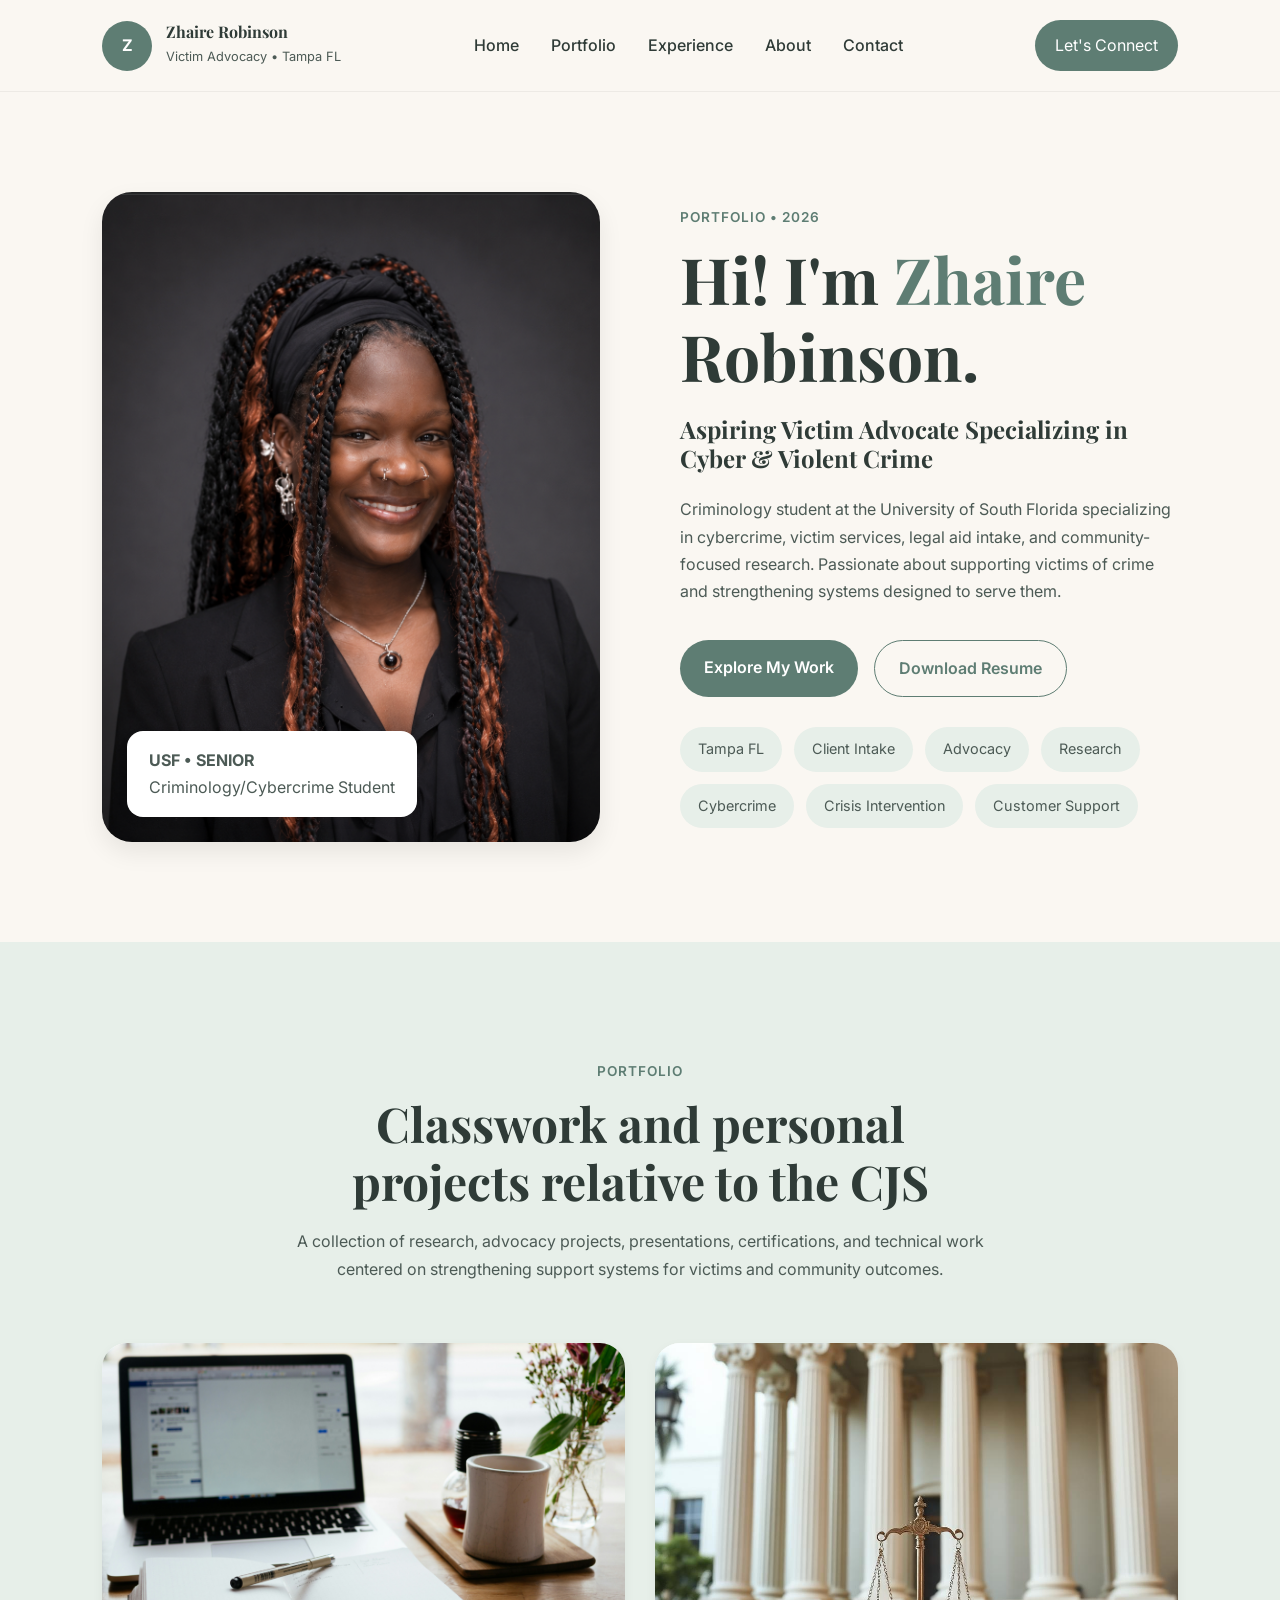
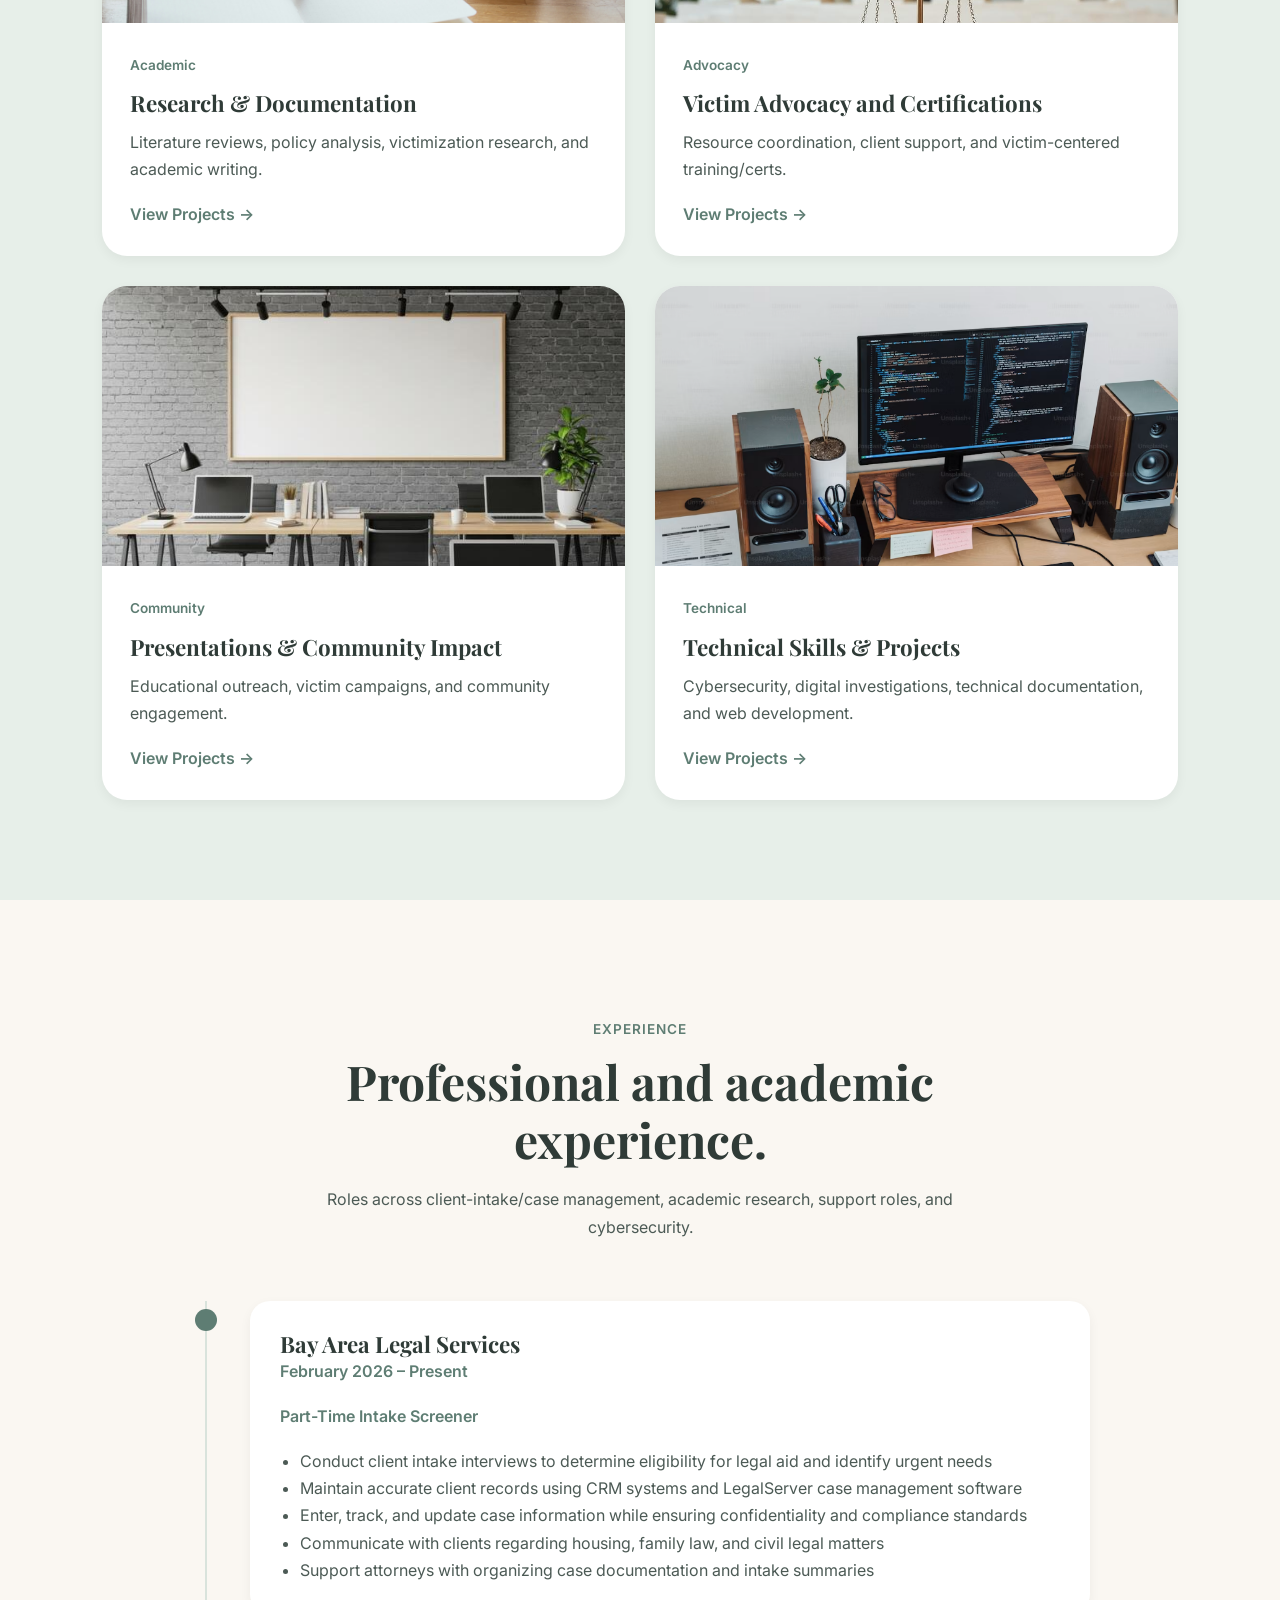
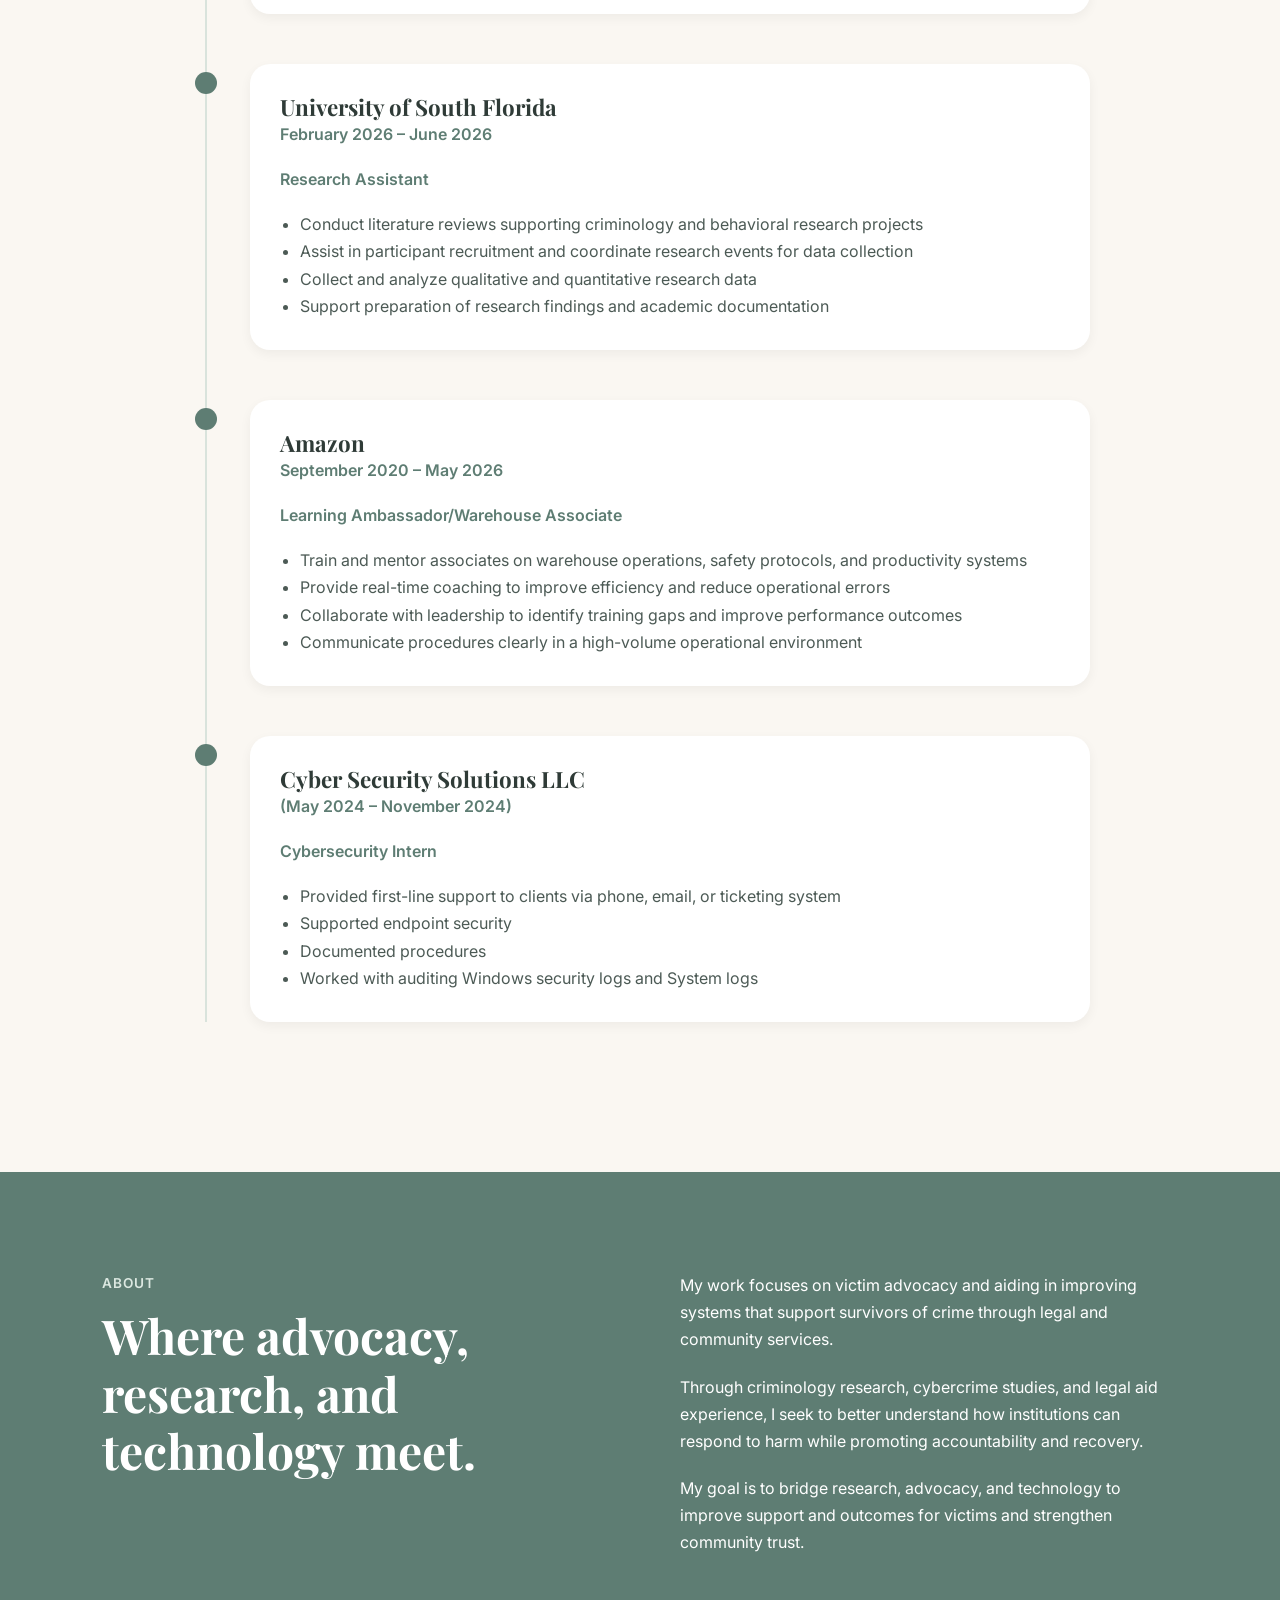
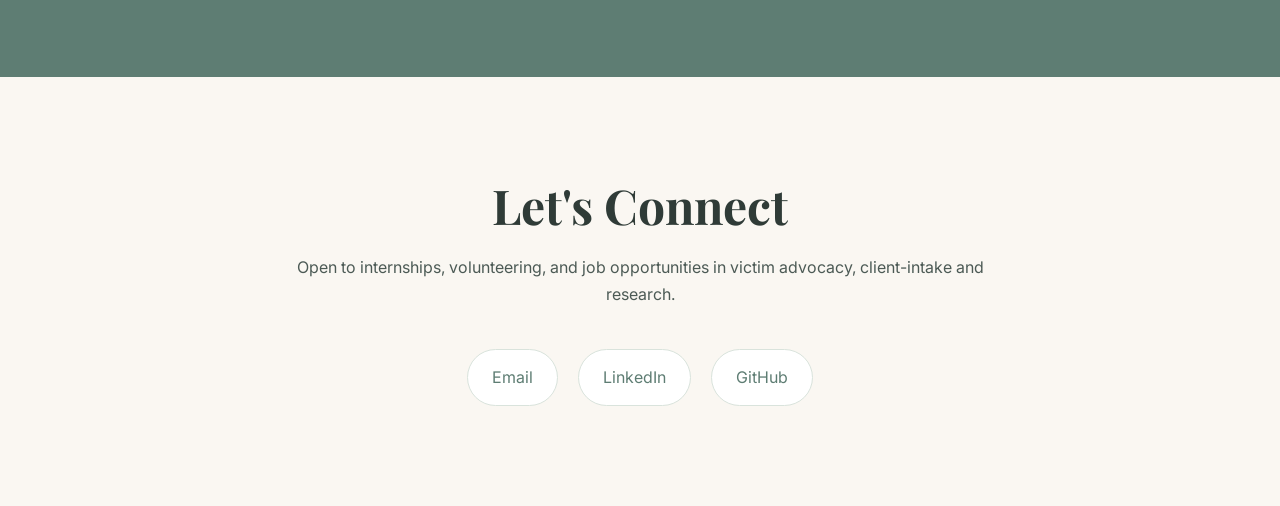
==== index.html @ dd58913e "commit" ====
<!DOCTYPE html>
<html lang="en">
<head>
    <meta charset="UTF-8">
    <meta name="viewport" content="width=device-width, initial-scale=1.0">

    <title>Zhaire Robinson | Portfolio</title>

    <link rel="stylesheet" href="styles.css">

    <link rel="preconnect" href="https://fonts.googleapis.com">
    <link rel="preconnect" href="https://fonts.gstatic.com" crossorigin>

    <link href="https://fonts.googleapis.com/css2?family=Inter:wght@300;400;500;600&family=Playfair+Display:wght@500;600;700&display=swap" rel="stylesheet">
</head>

<body>

    <!-- NAVIGATION -->

    <header class="navbar">
        <div class="logo">
            <div class="logo-circle">Z</div>

            <div>
                <h3>Zhaire Robinson</h3>
                <span>Victim Advocacy • Tampa FL</span>
            </div>
        </div>

        <nav>
            <ul>
                <li><a href="#hero">Home</a></li>
                <li><a href="#portfolio">Portfolio</a></li>
                <li><a href="#experience">Experience</a></li>
                <li><a href="#about">About</a></li>
                <li><a href="#contact">Contact</a></li>
            </ul>
        </nav>

        <a href="#contact" class="connect-btn">
            Let's Connect
        </a>

        <button class="mobile-toggle">
            ☰
        </button>
    </header>

    <!-- HERO -->

    <section id="hero" class="hero">

        <div class="hero-image">

            <div class="image-frame">
                <img src="assets/zhaire-headshot.jpg" alt="Zhaire Robinson">
            </div>

            <div class="school-badge">
                <strong>USF • SENIOR</strong>
                <span>Criminology/Cybercrime Student</span>
            </div>

        </div>

        <div class="hero-content">

            <p class="section-label">
                Portfolio • 2026
            </p>

            <h1>
                Hi! I'm
                <span>Zhaire</span>
                Robinson.
            </h1>

            <h2>
            Aspiring Victim Advocate Specializing 
            in Cyber & Violent Crime
            </h2>

            <p class="hero-description">
                Criminology student at the University of South Florida
                specializing in cybercrime, victim services, legal aid
                intake, and community-focused research. Passionate about
                supporting victims of crime and strengthening systems
                designed to serve them.
            </p>

            <div class="hero-buttons">

                <a href="#portfolio" class="primary-btn">
                    Explore My Work
                </a>

                <a
                    href="assets/zhaire-resume.pdf"
                    download
                    class="secondary-btn"
                >
                    Download Resume
                </a>

            </div>

            <div class="hero-tags">
                <span>Tampa FL</span>
                <span>Client Intake</span>
                <span>Advocacy</span>
                <span>Research</span>
                <span>Cybercrime</span>
                <span>Crisis Intervention</span>
                <span>Customer Support</span>
            </div>

        </div>

    </section>

    <!-- PORTFOLIO -->

    <section id="portfolio" class="portfolio">

        <div class="section-header">

            <p class="section-label">
                Portfolio
            </p>

            <h2>
                Classwork and personal projects relative to the CJS
            </h2>

            <p>
                A collection of research, advocacy projects,
                presentations, certifications, and technical work centered on
                strengthening support systems for victims and community outcomes.
            </p>

        </div>

        <div class="portfolio-grid">

            <article class="portfolio-card">

                <img src="assets/research-1.jpg" alt="Research">

                <div class="card-content">

                    <span class="card-category">
                        Academic
                    </span>

                    <h3>
                        Research &
                        Documentation
                    </h3>

                    <p>
                        Literature reviews, policy analysis,
                        victimization research, and academic writing.
                    </p>

                    <a href="portfolio/research.html">
                        View Projects →
                    </a>

                </div>

            </article>

            <article class="portfolio-card">

                <img src="assets/advocacy-1.jpg" alt="Advocacy">

                <div class="card-content">

                    <span class="card-category">
                        Advocacy
                    </span>

                    <h3>
                        Victim Advocacy and Certifications
                    </h3>

                    <p>
                        Resource coordination,
                        client support, and victim-centered training/certs.
                    </p>

                    <a href="portfolio/advocacy.html">
                        View Projects →
                    </a>

                </div>

            </article>

            <article class="portfolio-card">

                <img src="assets/presentation-1.jpg" alt="Presentations">

                <div class="card-content">

                    <span class="card-category">
                        Community
                    </span>

                    <h3>
                        Presentations &
                        Community Impact
                    </h3>

                    <p>
                        Educational outreach, victim campaigns, and community engagement.
                    </p>

                    <a href="portfolio/presentations.html">
                        View Projects →
                    </a>

                </div>

            </article>

            <article class="portfolio-card">

                <img src="assets/technical-1.jpg" alt="Technical">

                <div class="card-content">

                    <span class="card-category">
                        Technical
                    </span>

                    <h3>
                        Technical Skills &
                        Projects
                    </h3>

                    <p>
                        Cybersecurity, digital investigations,
                        technical documentation, and web development.
                    </p>

                    <a href="portfolio/technical.html">
                        View Projects →
                    </a>

                </div>

            </article>

        </div>

    </section>

    <!-- EXPERIENCE -->

    <section id="experience" class="experience">

        <div class="section-header">

            <p class="section-label">
                Experience
            </p>

            <h2>
                Professional and academic experience.
            </h2>

            <p>
                Roles across client-intake/case management, academic research,
                support roles, and cybersecurity.
            </p>

        </div>

        <div class="timeline">

            <div class="timeline-item">

                <div class="dot"></div>

                <div class="timeline-content">

                    <h3>Bay Area Legal Services</h3>

                    <span class="timeline-dates">
                        February 2026 – Present
                    </span>

                    <span>Part-Time Intake Screener</span>

                    <ul>
                        <li>Conduct client intake interviews to determine eligibility for legal aid and identify urgent needs</li>
                        <li>Maintain accurate client records using CRM systems and LegalServer case management software</li>
                        <li>Enter, track, and update case information while ensuring confidentiality and compliance standards</li>
                        <li>Communicate with clients regarding housing, family law, and civil legal matters</li>
                        <li>Support attorneys with organizing case documentation and intake summaries</li>
                    </ul>

                </div>

            </div>

            <div class="timeline-item">

                <div class="dot"></div>

                <div class="timeline-content">

                    <h3>University of South Florida</h3>

                    <span class="timeline-dates">
                        February 2026 – June 2026
                    </span>

                    <span>Research Assistant</span>

                    <ul>
                        <li>Conduct literature reviews supporting criminology and behavioral research projects</li>
                        <li>Assist in participant recruitment and coordinate research events for data collection</li>
                        <li>Collect and analyze qualitative and quantitative research data</li>
                        <li>Support preparation of research findings and academic documentation</li>
                    </ul>

                </div>

            </div>

            <div class="timeline-item">

                <div class="dot"></div>

                <div class="timeline-content">

                    <h3>Amazon</h3>

                    <span class="timeline-dates">
                        September 2020 – May 2026
                    </span>

                    <span>Learning Ambassador/Warehouse Associate</span>

                    <ul>
                        <li>Train and mentor associates on warehouse operations, safety protocols, and productivity systems</li>
                        <li>Provide real-time coaching to improve efficiency and reduce operational errors</li>
                        <li>Collaborate with leadership to identify training gaps and improve performance outcomes</li>
                        <li>Communicate procedures clearly in a high-volume operational environment</li>
                    </ul>

                </div>

            </div>

            <div class="timeline-item">

                <div class="dot"></div>

                <div class="timeline-content">

                    <h3>Cyber Security Solutions LLC</h3>

                    <span class="timeline-dates">
                        (May 2024 – November 2024)
                    </span>

                    <span>Cybersecurity Intern</span>

                    <ul>
                        <li>Provided first-line support to clients via phone, email, or ticketing system</li>
                        <li>Supported endpoint security</li>
                        <li>Documented procedures</li>
                        <li>Worked with auditing Windows security logs and System logs</li>
                    </ul>

                </div>

            </div>

        </div>
    </section>

    <!-- ABOUT -->

    <section id="about" class="about">

        <div class="about-grid">

            <div class="about-left">

                <p class="section-label">
                    About
                </p>

                <h2>
                    Where advocacy,
                    research, and
                    technology meet.
                </h2>

            </div>

            <div class="about-right">

                <p>
                    My work focuses on victim advocacy and aiding in improving systems that support survivors of crime through legal and community services.
                </p>

                <p>
                    Through criminology research, cybercrime studies, and legal aid experience, I seek to better understand how institutions can respond to harm while promoting accountability and recovery.
                </p>

                <p>
                    My goal is to bridge research, advocacy, and technology to improve support and outcomes for victims and strengthen community trust.
                </p>

            </div>

        </div>

    </section>

    <!-- CONTACT -->

    <section id="contact" class="contact">

        <h2>Let's Connect</h2>

        <p>
            Open to internships, volunteering, and job opportunities in victim advocacy,
            client-intake and research.
        </p>

        <div class="contact-links">

            <a href="mailto:ztrobinson@usf.edu.">
                Email
            </a>

            <a href="https://www.linkedin.com/in/zhaire-robinson-4573062a9/">
                LinkedIn
            </a>

            <a href="github.com/zeettabyte">
                GitHub
            </a>

        </div>

    </section>

    <script src="script.js"></script>

</body>
</html>
---- styles.css ----
/* ==========================
   ROOT VARIABLES
========================== */

:root {
  --sage: #5e7d73;
  --sage-light: #e7efe9;
  --cream: #faf7f2;
  --coral: #d99272;
  --dark: #2f3b37;
  --text: #4c5a55;
  --border: #d9e3dc;
  --white: #ffffff;

  --shadow-sm: 0 4px 12px rgba(0,0,0,.05);
  --shadow-md: 0 10px 25px rgba(0,0,0,.08);

  --radius: 20px;
  --transition: all .3s ease;
}

/* ==========================
   RESET
========================== */

*{
  margin:0;
  padding:0;
  box-sizing:border-box;
}

html{
  scroll-behavior:smooth;
}

body{
  font-family:'Inter',sans-serif;
  background:var(--cream);
  color:var(--text);
  line-height:1.7;
}

img{
  width:100%;
  display:block;
}

a{
  text-decoration:none;
}

ul{
  list-style:none;
}

/* ==========================
   TYPOGRAPHY
========================== */

h1,h2,h3,h4{
  font-family:'Playfair Display',serif;
  color:var(--dark);
  line-height:1.2;
}

h1{
  font-size:4rem;
}

h2{
  font-size:3rem;
}

h3{
  font-size:1.4rem;
}

.section-label{
  color:var(--sage);
  font-weight:600;
  letter-spacing:1px;
  margin-bottom:12px;
  text-transform:uppercase;
  font-size:.85rem;
}

.section-header{
  max-width:700px;
  margin:0 auto 60px;
  text-align:center;
}

.section-header p{
  margin-top:18px;
}

/* ==========================
   NAVBAR
========================== */

.navbar{
  position:sticky;
  top:0;
  z-index:999;
  background:rgba(250,247,242,.95);
  backdrop-filter:blur(12px);

  display:flex;
  justify-content:space-between;
  align-items:center;

  padding:20px 8%;
  border-bottom:1px solid rgba(0,0,0,.05);
}

.logo{
  display:flex;
  align-items:center;
  gap:14px;
}

.logo-circle{
  width:50px;
  height:50px;
  border-radius:50%;
  background:var(--sage);
  color:white;

  display:flex;
  justify-content:center;
  align-items:center;

  font-weight:bold;
}

.logo h3{
  font-size:1rem;
}

.logo span{
  font-size:.8rem;
}

nav ul{
  display:flex;
  gap:32px;
}

nav a{
  color:var(--dark);
  font-weight:500;
  transition:var(--transition);
}

nav a:hover{
  color:var(--sage);
}

.connect-btn{
  background:var(--sage);
  color:white;
  padding:12px 20px;
  border-radius:999px;
  transition:var(--transition);
}

.connect-btn:hover{
  transform:translateY(-2px);
}

.mobile-toggle{
  display:none;
  background:none;
  border:none;
  font-size:1.8rem;
  cursor:pointer;
}

/* ==========================
   HERO
========================== */

.hero{
  max-width:1300px;
  margin:auto;
  min-height:90vh;

  display:grid;
  grid-template-columns:1fr 1fr;
  gap:80px;

  align-items:center;

  padding:100px 8%;
}

.hero-image{
  position:relative;
}

.image-frame{
  overflow:hidden;
  border-radius:30px;
  box-shadow:var(--shadow-md);
}

.image-frame img{
  height:650px;
  object-fit:cover;
}

.school-badge{
  position:absolute;
  bottom:25px;
  left:25px;

  background:white;
  border-radius:16px;
  padding:16px 22px;

  box-shadow:var(--shadow-sm);
}

.school-badge strong{
  display:block;
}

.hero-content h1{
  margin-bottom:20px;
}

.hero-content h1 span{
  color:var(--sage);
}

.hero-content h2{
  font-size:1.5rem;
  margin-bottom:24px;
}

.hero-description{
  margin-bottom:35px;
  max-width:600px;
}

.hero-buttons{
  display:flex;
  gap:16px;
  margin-bottom:30px;
}

.primary-btn,
.secondary-btn{
  padding:14px 24px;
  border-radius:999px;
  font-weight:600;
  transition:var(--transition);
}

.primary-btn{
  background:var(--sage);
  color:white;
}

.secondary-btn{
  border:1px solid var(--sage);
  color:var(--sage);
}

.primary-btn:hover,
.secondary-btn:hover{
  transform:translateY(-3px);
}

.hero-tags{
  display:flex;
  flex-wrap:wrap;
  gap:12px;
}

.hero-tags span{
  background:var(--sage-light);
  padding:10px 18px;
  border-radius:999px;
  font-size:.9rem;
}

/* ==========================
   PORTFOLIO
========================== */

.portfolio{
  background:var(--sage-light);
  padding:100px 8%;
}

.portfolio-grid{
  max-width:1300px;
  margin:auto;

  display:grid;
  grid-template-columns:repeat(2,1fr);
  gap:30px;
}

.portfolio-card{
  background:white;
  border-radius:25px;
  overflow:hidden;
  box-shadow:var(--shadow-sm);
  transition:var(--transition);
}

.portfolio-card:hover{
  transform:translateY(-8px);
  box-shadow:var(--shadow-md);
}

.portfolio-card img{
  height:280px;
  object-fit:cover;
  transition:.4s;
}

.portfolio-card:hover img{
  transform:scale(1.05);
}

.card-content{
  padding:28px;
}

.card-category{
  color:var(--sage);
  font-weight:600;
  font-size:.85rem;
}

.card-content h3{
  margin:12px 0;
}

.card-content a{
  display:inline-block;
  margin-top:18px;
  color:var(--sage);
  font-weight:600;
}

/* ==========================
   EXPERIENCE
========================== */

.experience{
  padding:100px 8%;
}

.timeline{
  max-width:900px;
  margin:auto;
  position:relative;
}

.timeline::before{
  content:"";
  position:absolute;
  left:15px;
  top:0;
  bottom:0;
  width:2px;
  background:var(--border);
}

.timeline-item{
  position:relative;
  padding-left:60px;
  margin-bottom:50px;
}

.dot{
  position:absolute;
  left:5px;
  top:8px;

  width:22px;
  height:22px;

  background:var(--sage);
  border-radius:50%;
}

.timeline-content{
  background:white;
  padding:30px;
  border-radius:20px;
  box-shadow:var(--shadow-sm);
}

.timeline-content span{
  display:block;
  color:var(--sage);
  margin-bottom:18px;
  font-weight:600;
}

.timeline-content ul{
  list-style:disc;
  padding-left:20px;
}

/* ==========================
   ABOUT
========================== */

.about{
  background:var(--sage);
  color:white;
  padding:100px 8%;
}

.about h2{
  color:white;
}

.about-grid{
  max-width:1300px;
  margin:auto;

  display:grid;
  grid-template-columns:1fr 1fr;
  gap:80px;
}

.about .section-label{
  color:#dce8e1;
}

.about-right p{
  margin-bottom:20px;
}

/* ==========================
   CONTACT
========================== */

.contact{
  padding:100px 8%;
  text-align:center;
}

.contact h2{
  margin-bottom:20px;
}

.contact p{
  max-width:700px;
  margin:auto;
}

.contact-links{
  margin-top:40px;

  display:flex;
  justify-content:center;
  gap:20px;
  flex-wrap:wrap;
}

.contact-links a{
  background:white;
  color:var(--sage);

  border:1px solid var(--border);

  padding:14px 24px;
  border-radius:999px;

  transition:var(--transition);
}

.contact-links a:hover{
  background:var(--sage);
  color:white;
}

/* ==========================
   PAGE HEADER
========================== */

.page-header{
  text-align:center;
  padding:100px 8% 60px;
}

.page-header p{
  max-width:700px;
  margin:20px auto;
}

/* ==========================
   PROJECT PAGES
========================== */

.projects{
  max-width:1300px;
  margin:auto;
  padding:0 8% 100px;
}

.project-grid{
  display:grid;
  grid-template-columns:repeat(2,1fr);
  gap:30px;
}

.project-card{
  background:white;
  border-radius:25px;
  overflow:hidden;
  box-shadow:var(--shadow-sm);
  transition:var(--transition);
}

.project-card:hover{
  transform:translateY(-8px);
}

.project-card img{
  height:260px;
  object-fit:cover;
}

.project-info{
  padding:24px;
}

.project-info h3{
  margin-bottom:12px;
}

.tags{
  display:flex;
  flex-wrap:wrap;
  gap:10px;
  margin:20px 0;
}

.tags span{
  background:var(--sage-light);
  color:var(--sage);
  padding:8px 14px;
  border-radius:999px;
  font-size:.8rem;
}

.project-btn{
  display:inline-block;
  color:white;
  background:var(--sage);

  padding:12px 18px;
  border-radius:999px;
}

/* ==========================
   BACK BUTTON
========================== */

.back-home{
  display:inline-block;
  margin:40px;
  color:var(--sage);
  font-weight:600;
}

/* ==========================
   ANIMATION
========================== */

.fade-up{
  opacity:0;
  transform:translateY(40px);
  transition:.7s ease;
}

.fade-up.show{
  opacity:1;
  transform:translateY(0);
}

/* ==========================
   RESPONSIVE
========================== */

@media (max-width:992px){

  .hero,
  .about-grid{
    grid-template-columns:1fr;
  }

  .portfolio-grid,
  .project-grid{
    grid-template-columns:1fr;
  }

  h1{
    font-size:3rem;
  }

  h2{
    font-size:2.3rem;
  }

  .hero{
    gap:40px;
  }
}

@media (max-width:768px){

  nav{
    display:none;
  }

  .connect-btn{
    display:none;
  }

  .mobile-toggle{
    display:block;
  }

  .navbar{
    padding:18px 5%;
  }

  .hero{
    padding:70px 5%;
  }

  .portfolio,
  .experience,
  .about,
  .contact{
    padding:80px 5%;
  }

  h1{
    font-size:2.5rem;
  }

  h2{
    font-size:2rem;
  }

  .hero-buttons{
    flex-direction:column;
  }
}
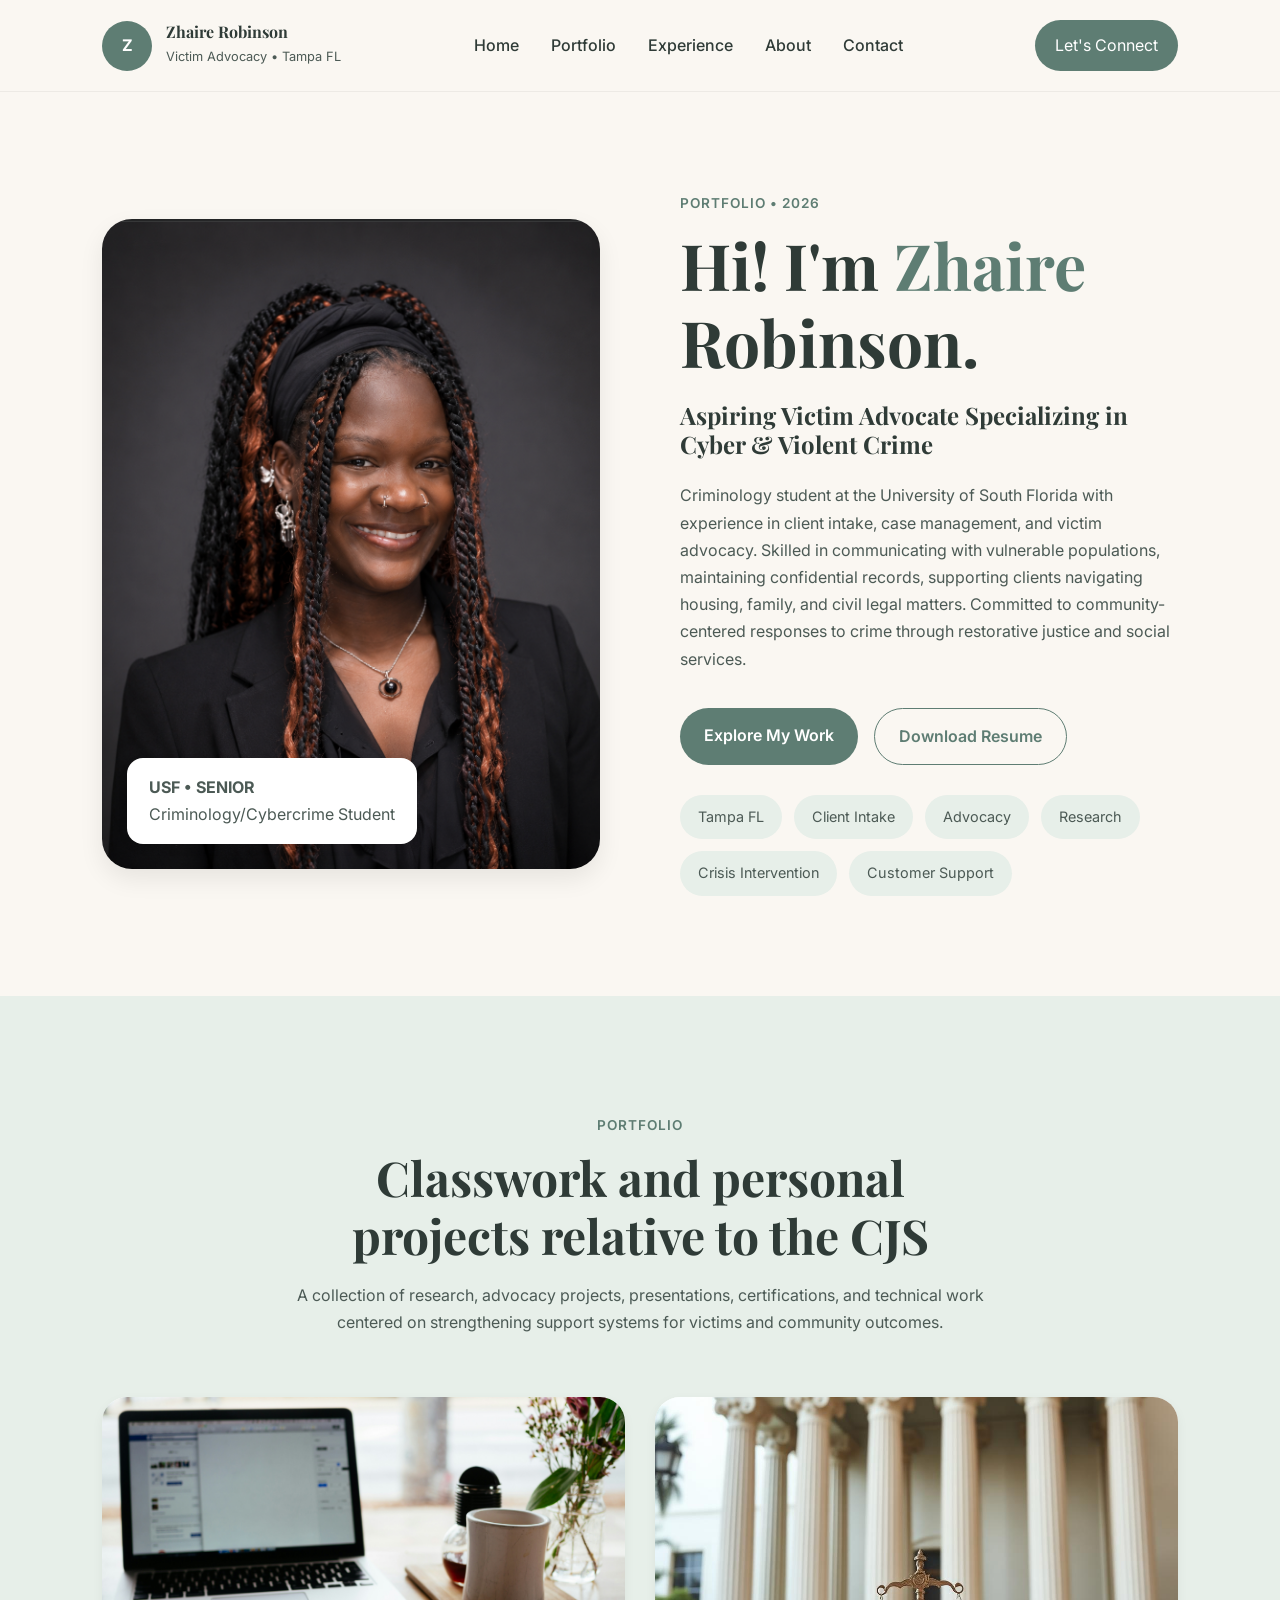
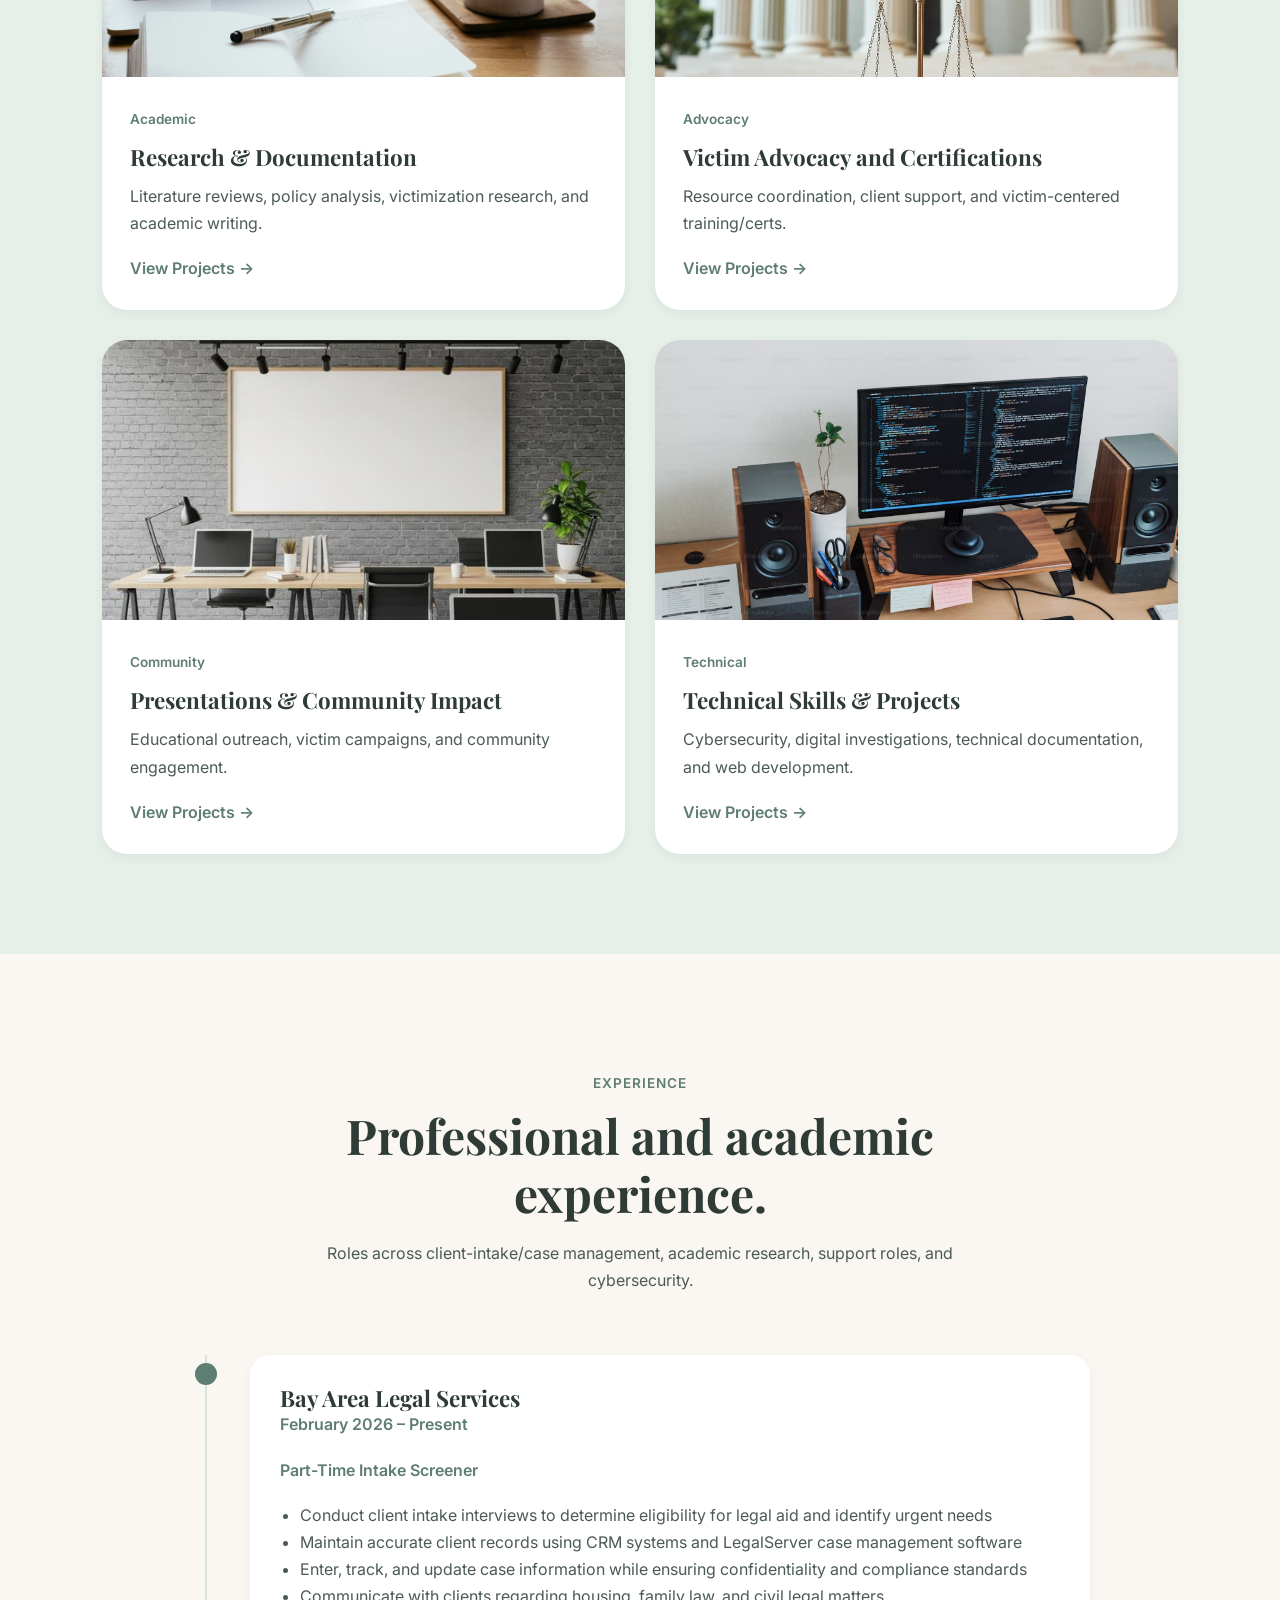
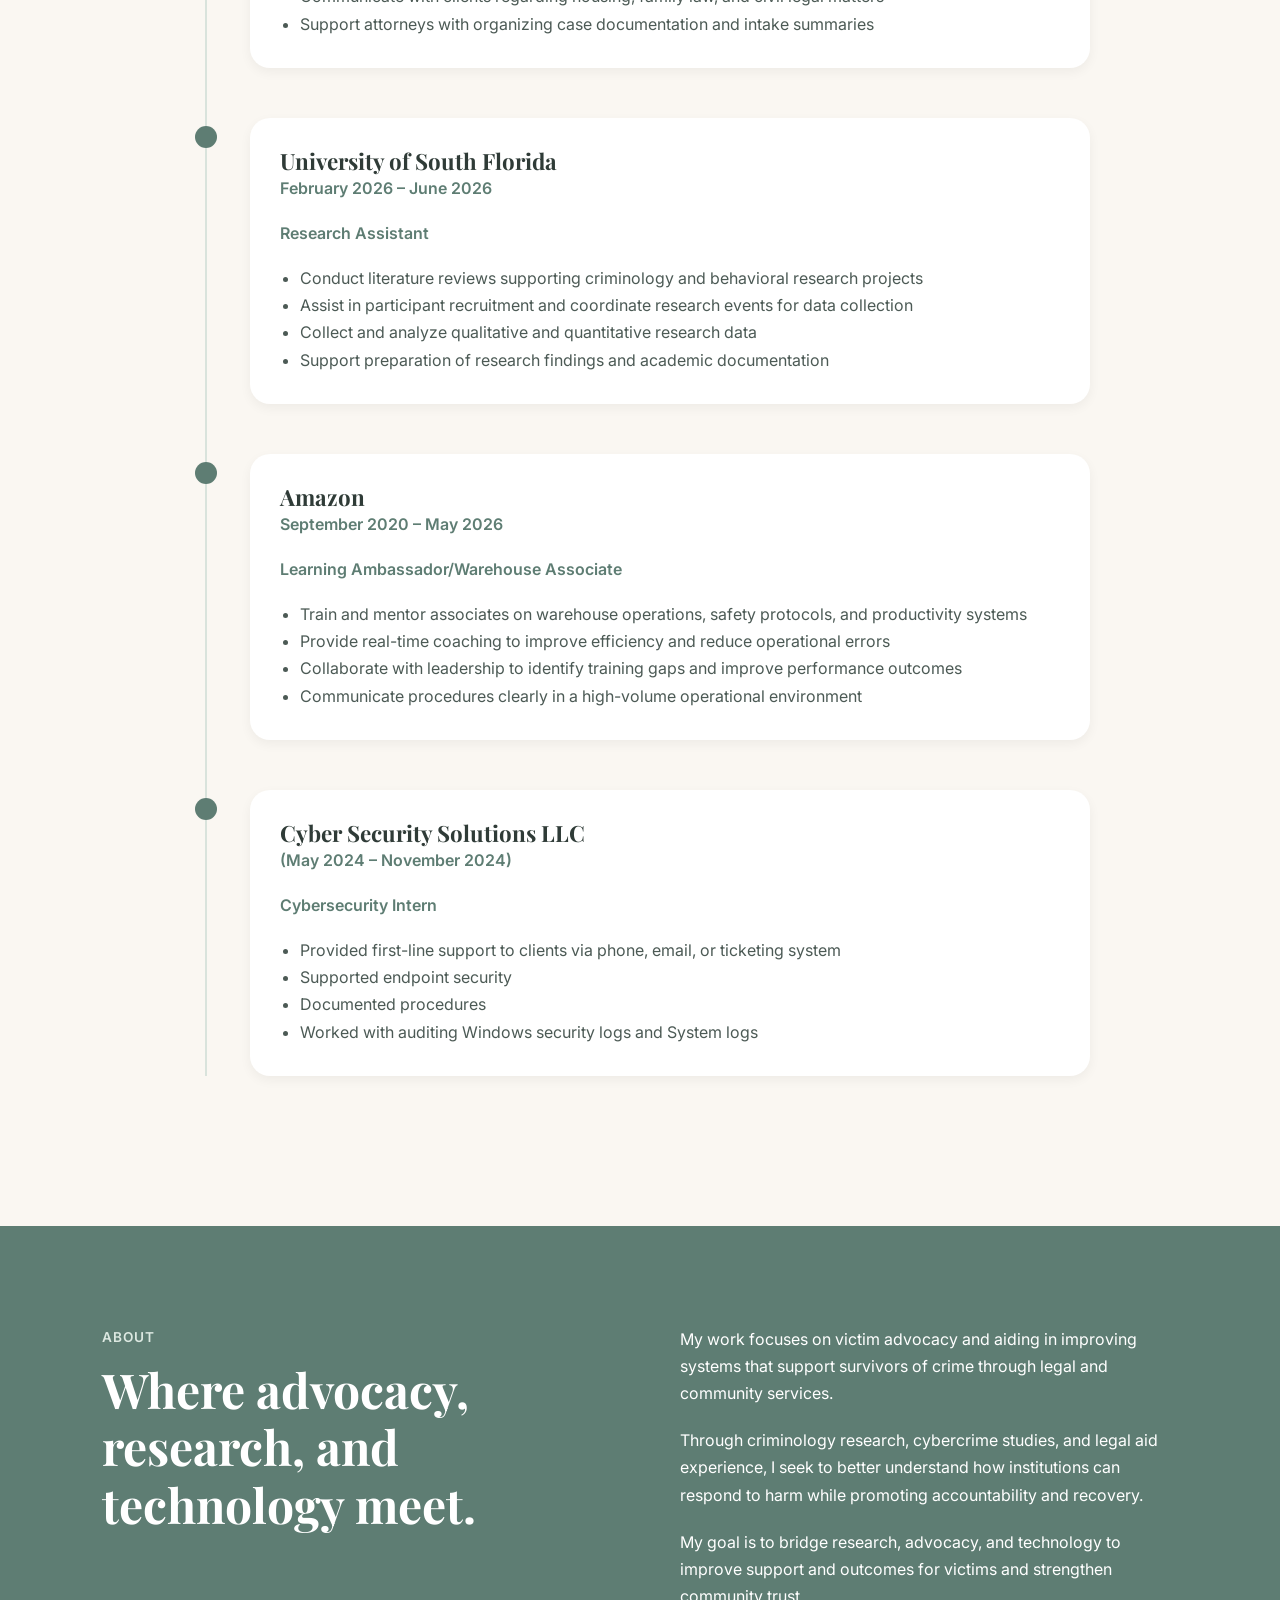
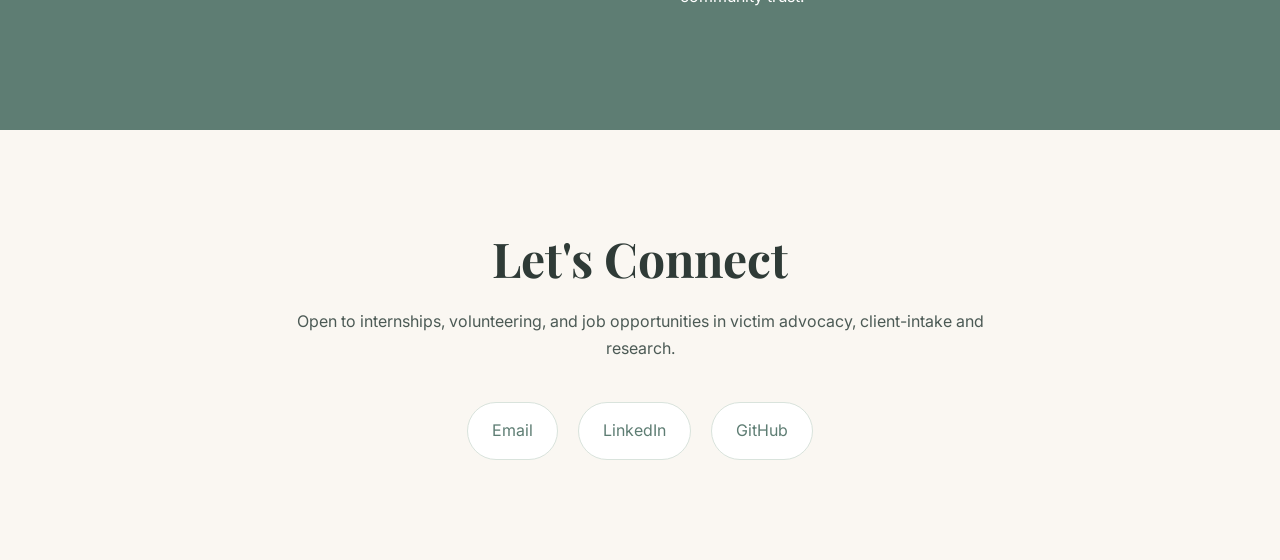
==== commit 74858089: "commit" ====
--- a/index.html
+++ b/index.html
@@ -82,11 +82,10 @@
             </h2>
 
             <p class="hero-description">
-                Criminology student at the University of South Florida
-                specializing in cybercrime, victim services, legal aid
-                intake, and community-focused research. Passionate about
-                supporting victims of crime and strengthening systems
-                designed to serve them.
+                Criminology student at the University of South Florida with experience in client intake, 
+                case management, and victim advocacy. Skilled in communicating with vulnerable populations, 
+                maintaining confidential records, supporting clients navigating housing, family, and civil legal 
+                matters. Committed to community-centered responses to crime through restorative justice and social services.
             </p>
 
             <div class="hero-buttons">
@@ -96,7 +95,7 @@
                 </a>
 
                 <a
-                    href="assets/zhaire-resume.pdf"
+                    href="assets/resumeCJS.pdf"
                     download
                     class="secondary-btn"
                 >
@@ -110,7 +109,6 @@
                 <span>Client Intake</span>
                 <span>Advocacy</span>
                 <span>Research</span>
-                <span>Cybercrime</span>
                 <span>Crisis Intervention</span>
                 <span>Customer Support</span>
             </div>
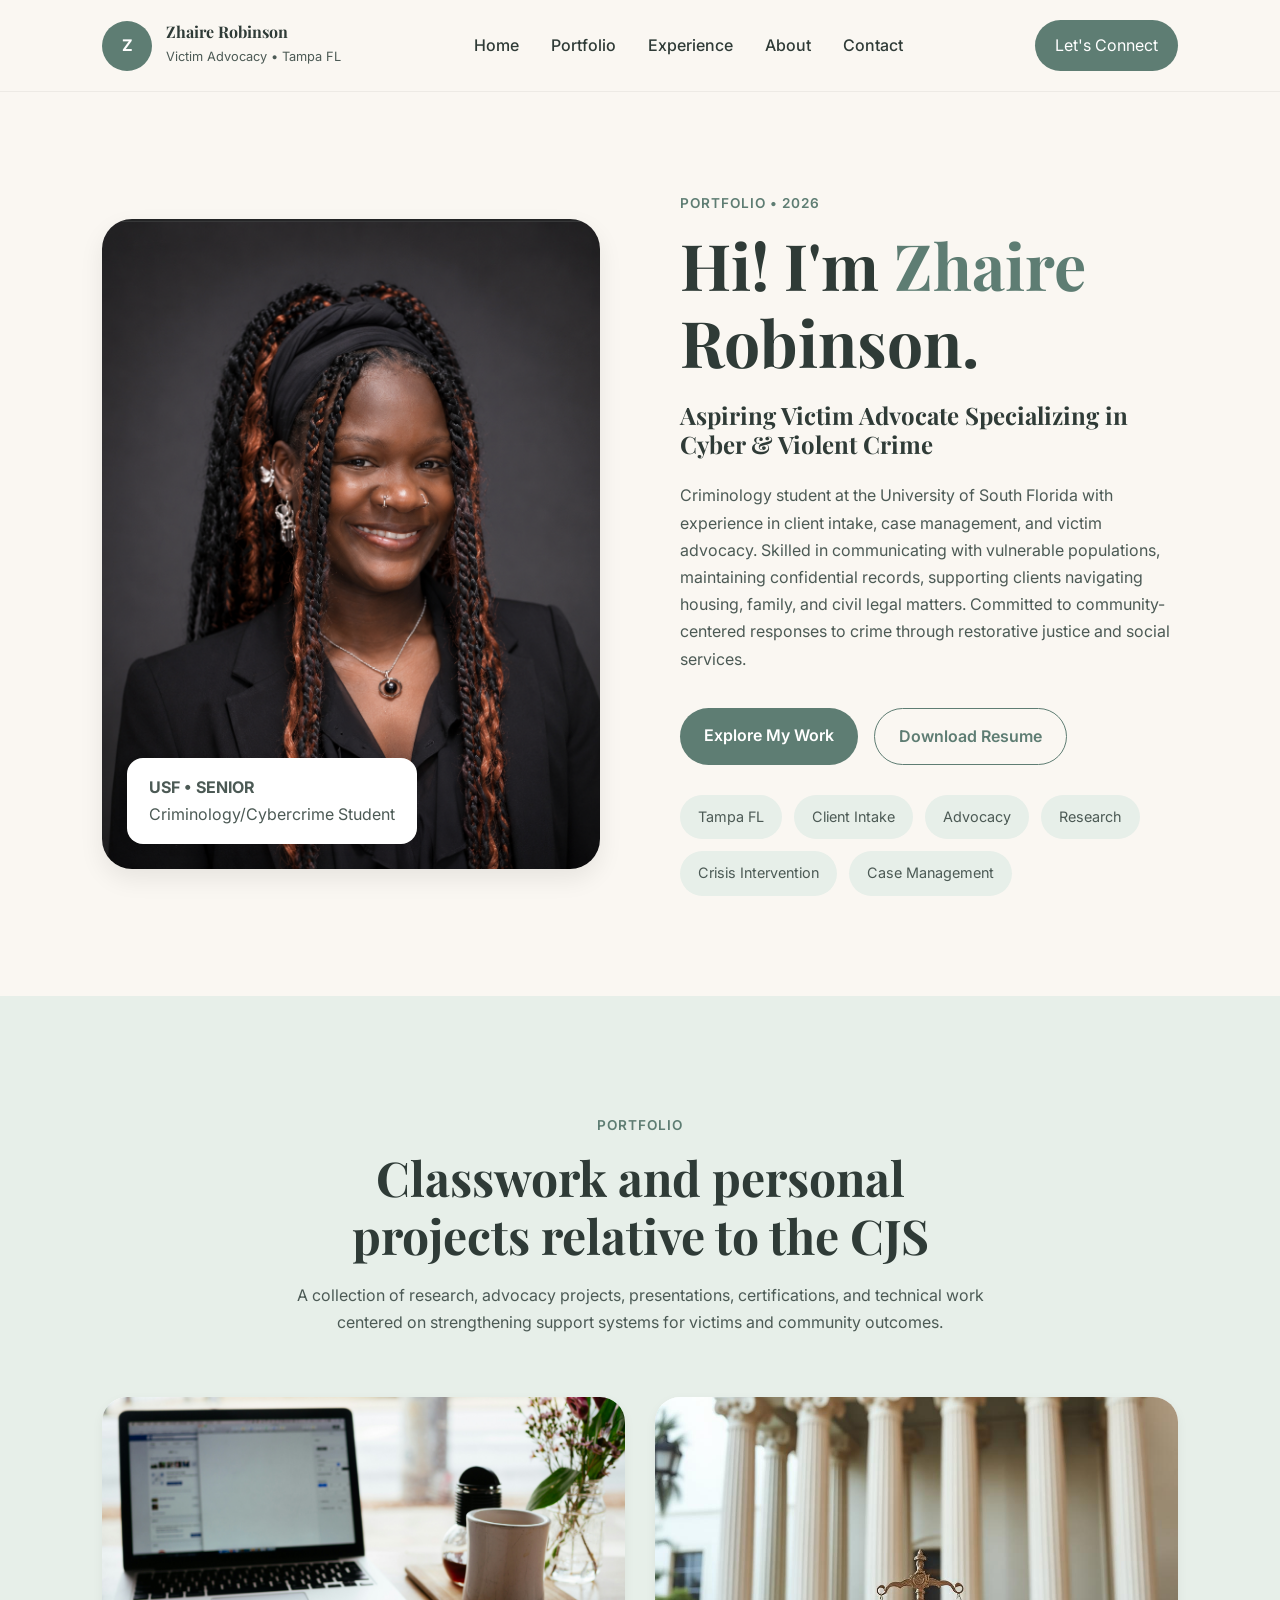
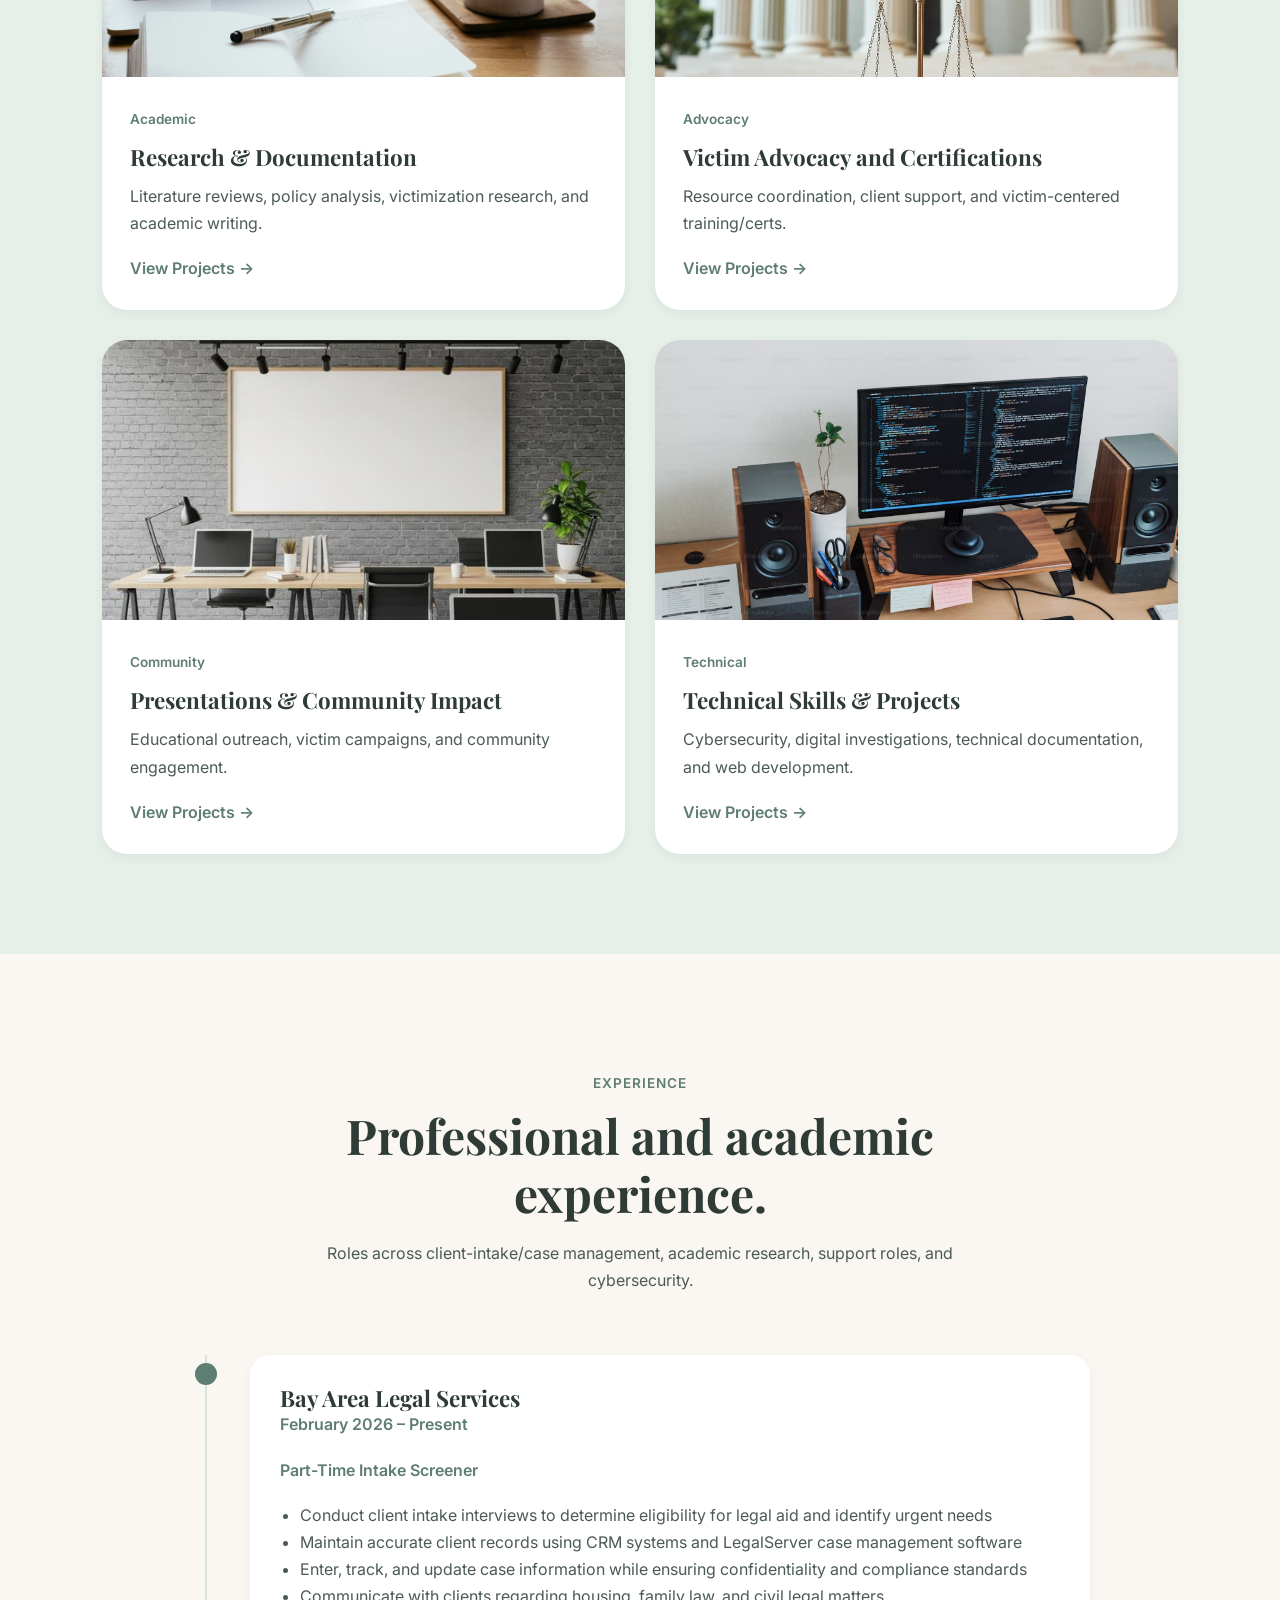
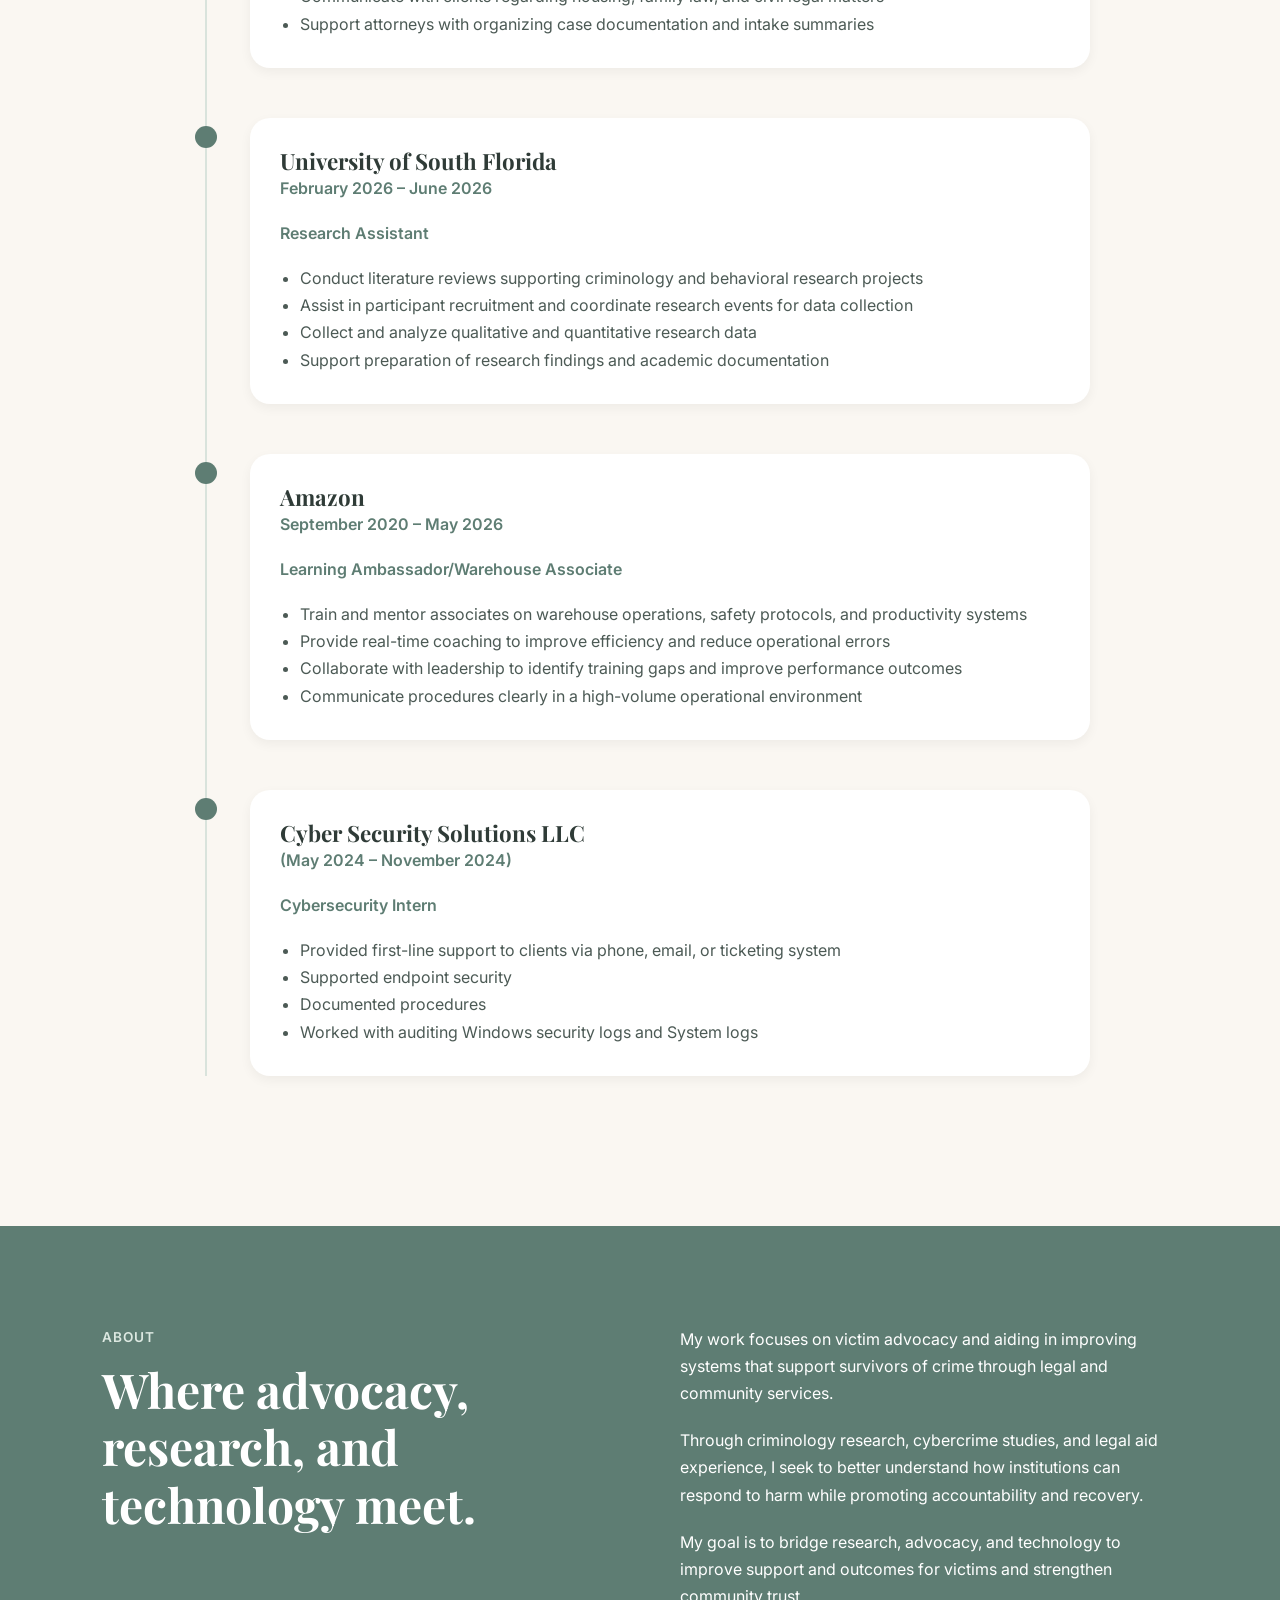
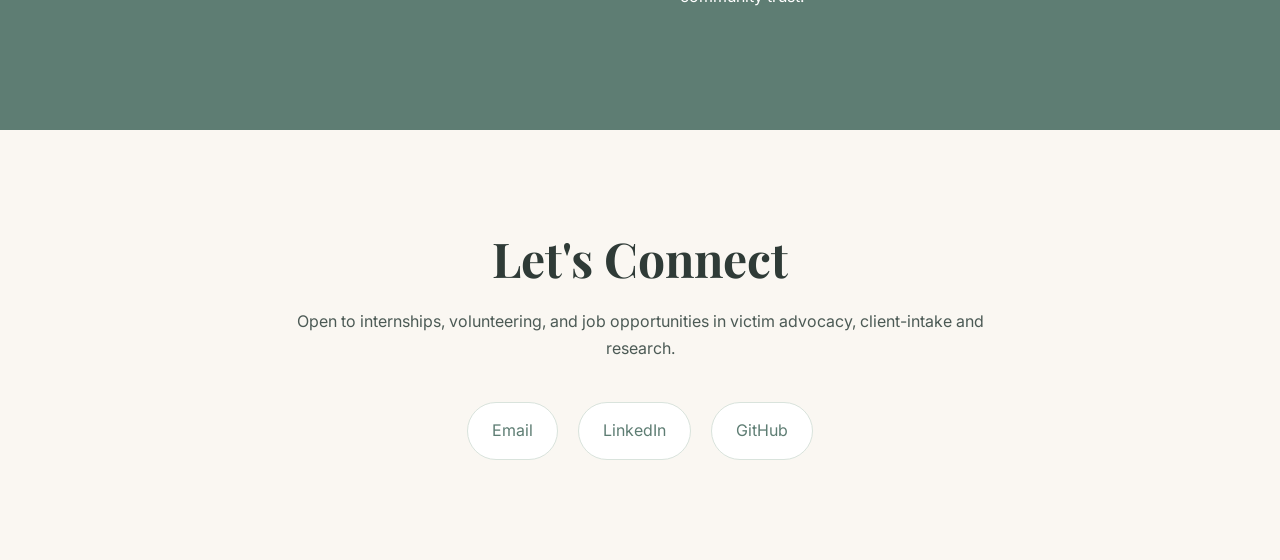
==== commit 0da7c581: "commit" ====
--- a/index.html
+++ b/index.html
@@ -110,7 +110,7 @@
                 <span>Advocacy</span>
                 <span>Research</span>
                 <span>Crisis Intervention</span>
-                <span>Customer Support</span>
+                <span>Case Management</span>
             </div>
 
         </div>
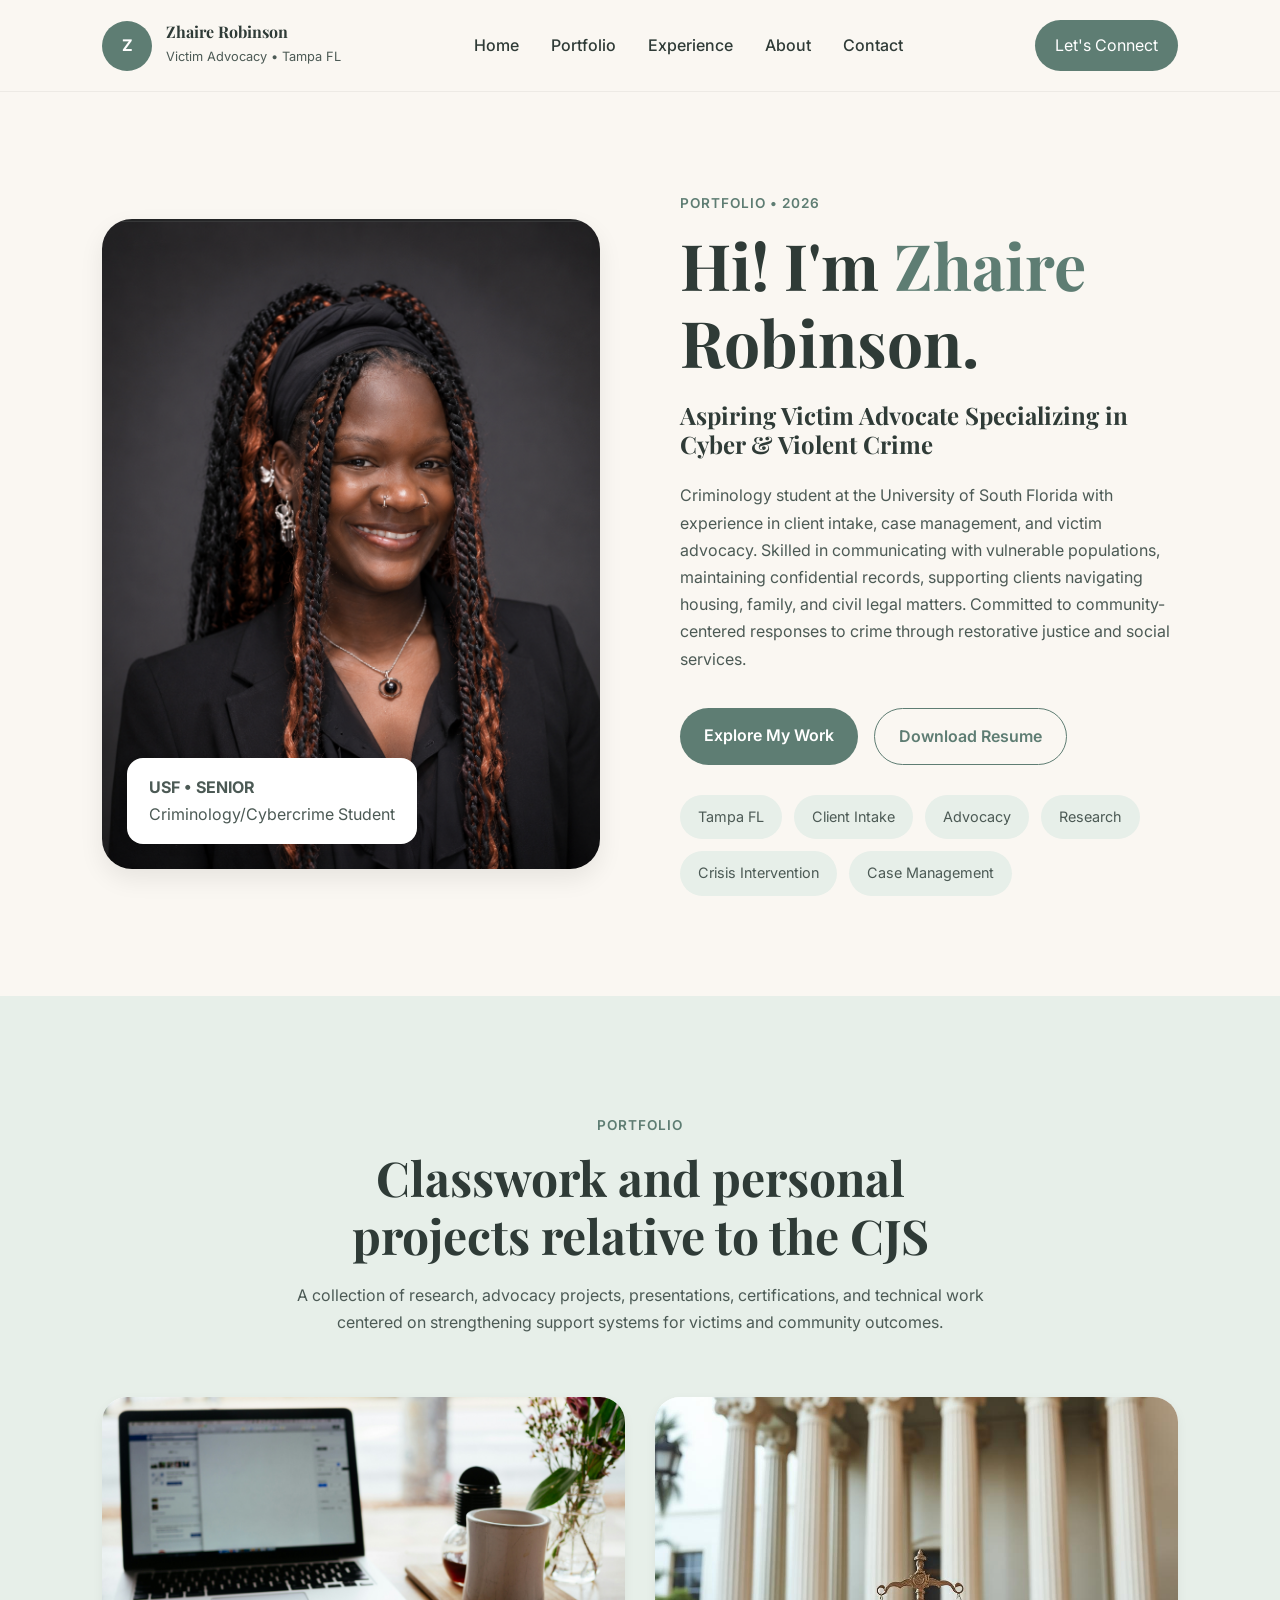
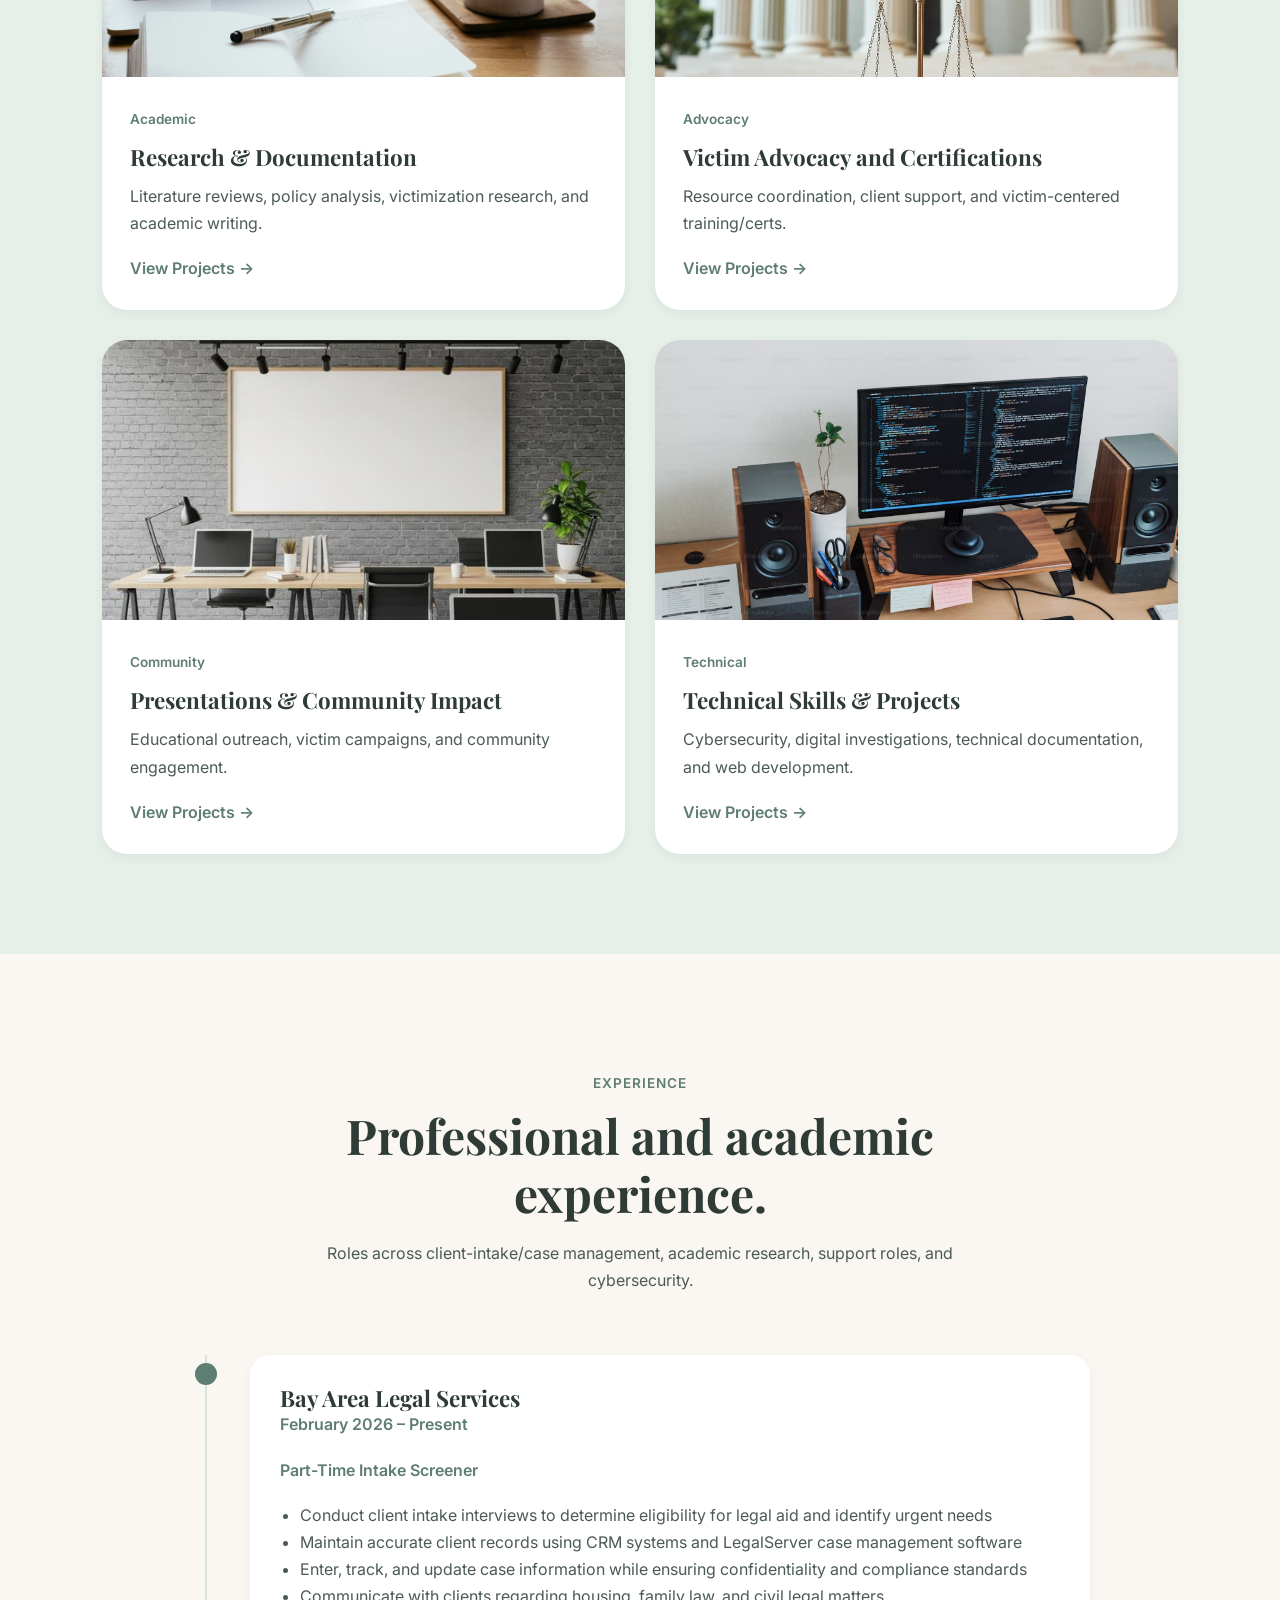
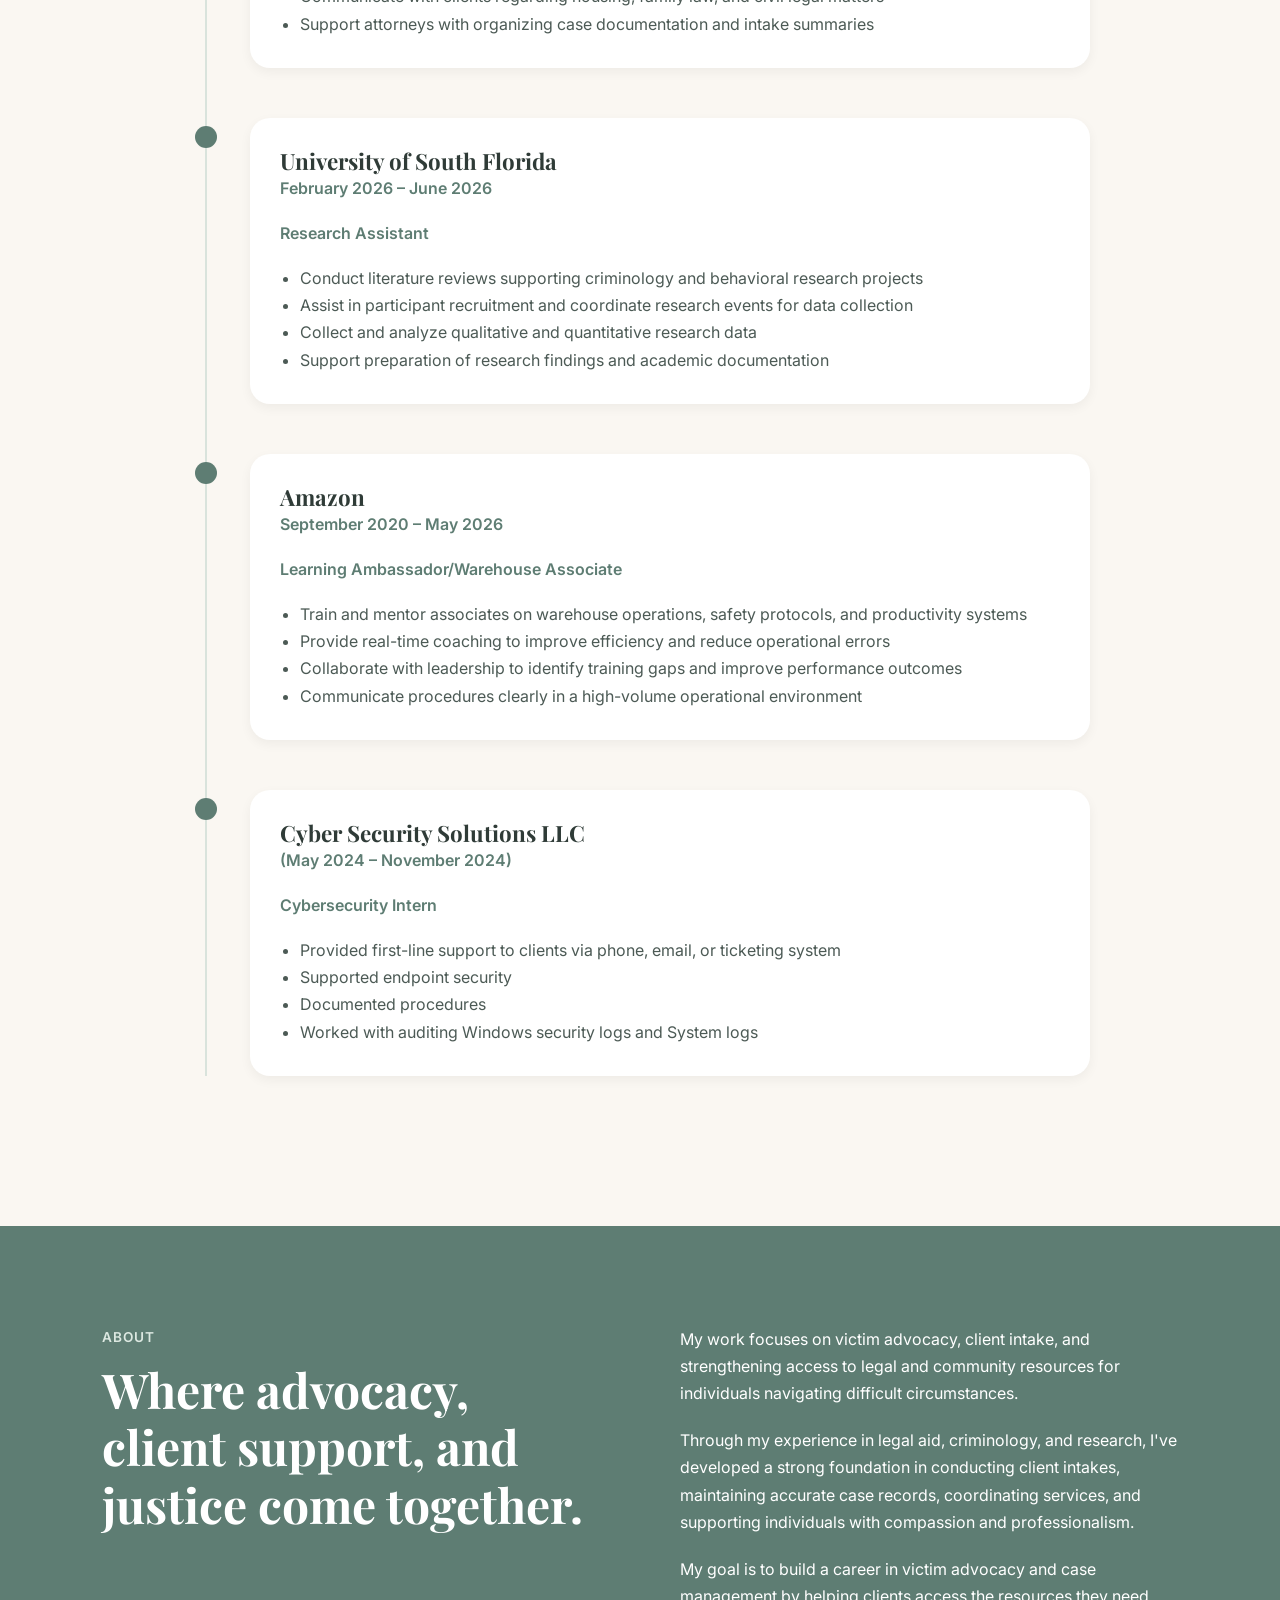
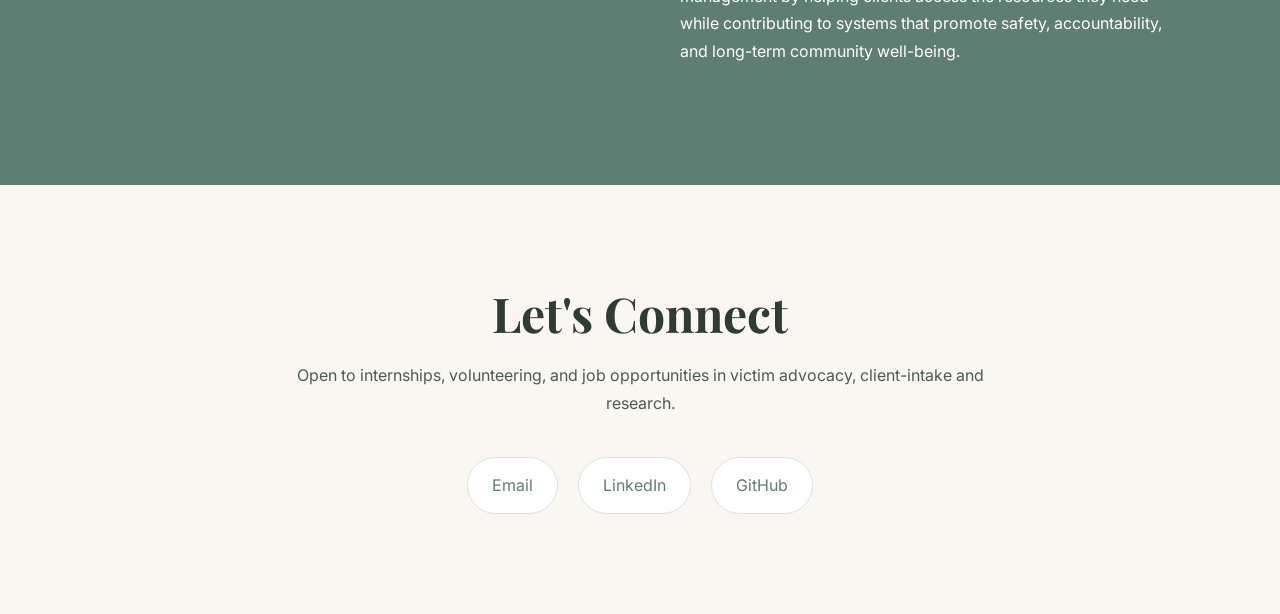
==== commit 19a252b5: "commit" ====
--- a/index.html
+++ b/index.html
@@ -395,9 +395,9 @@
                 </p>
 
                 <h2>
-                    Where advocacy,
-                    research, and
-                    technology meet.
+                    Where advocacy, client support, 
+                    and justice come together.
+
                 </h2>
 
             </div>
@@ -405,15 +405,17 @@
             <div class="about-right">
 
                 <p>
-                    My work focuses on victim advocacy and aiding in improving systems that support survivors of crime through legal and community services.
+                    My work focuses on victim advocacy, client intake, and strengthening access to legal and community resources for individuals navigating difficult circumstances.
                 </p>
 
                 <p>
-                    Through criminology research, cybercrime studies, and legal aid experience, I seek to better understand how institutions can respond to harm while promoting accountability and recovery.
+                    Through my experience in legal aid, criminology, and research, I've developed a strong foundation in conducting client intakes, maintaining accurate case records, 
+                    coordinating services, and supporting individuals with compassion and professionalism.
                 </p>
 
                 <p>
-                    My goal is to bridge research, advocacy, and technology to improve support and outcomes for victims and strengthen community trust.
+                    My goal is to build a career in victim advocacy and case management by helping clients access the resources they need while contributing to systems that promote safety, 
+                    accountability, and long-term community well-being.
                 </p>
 
             </div>
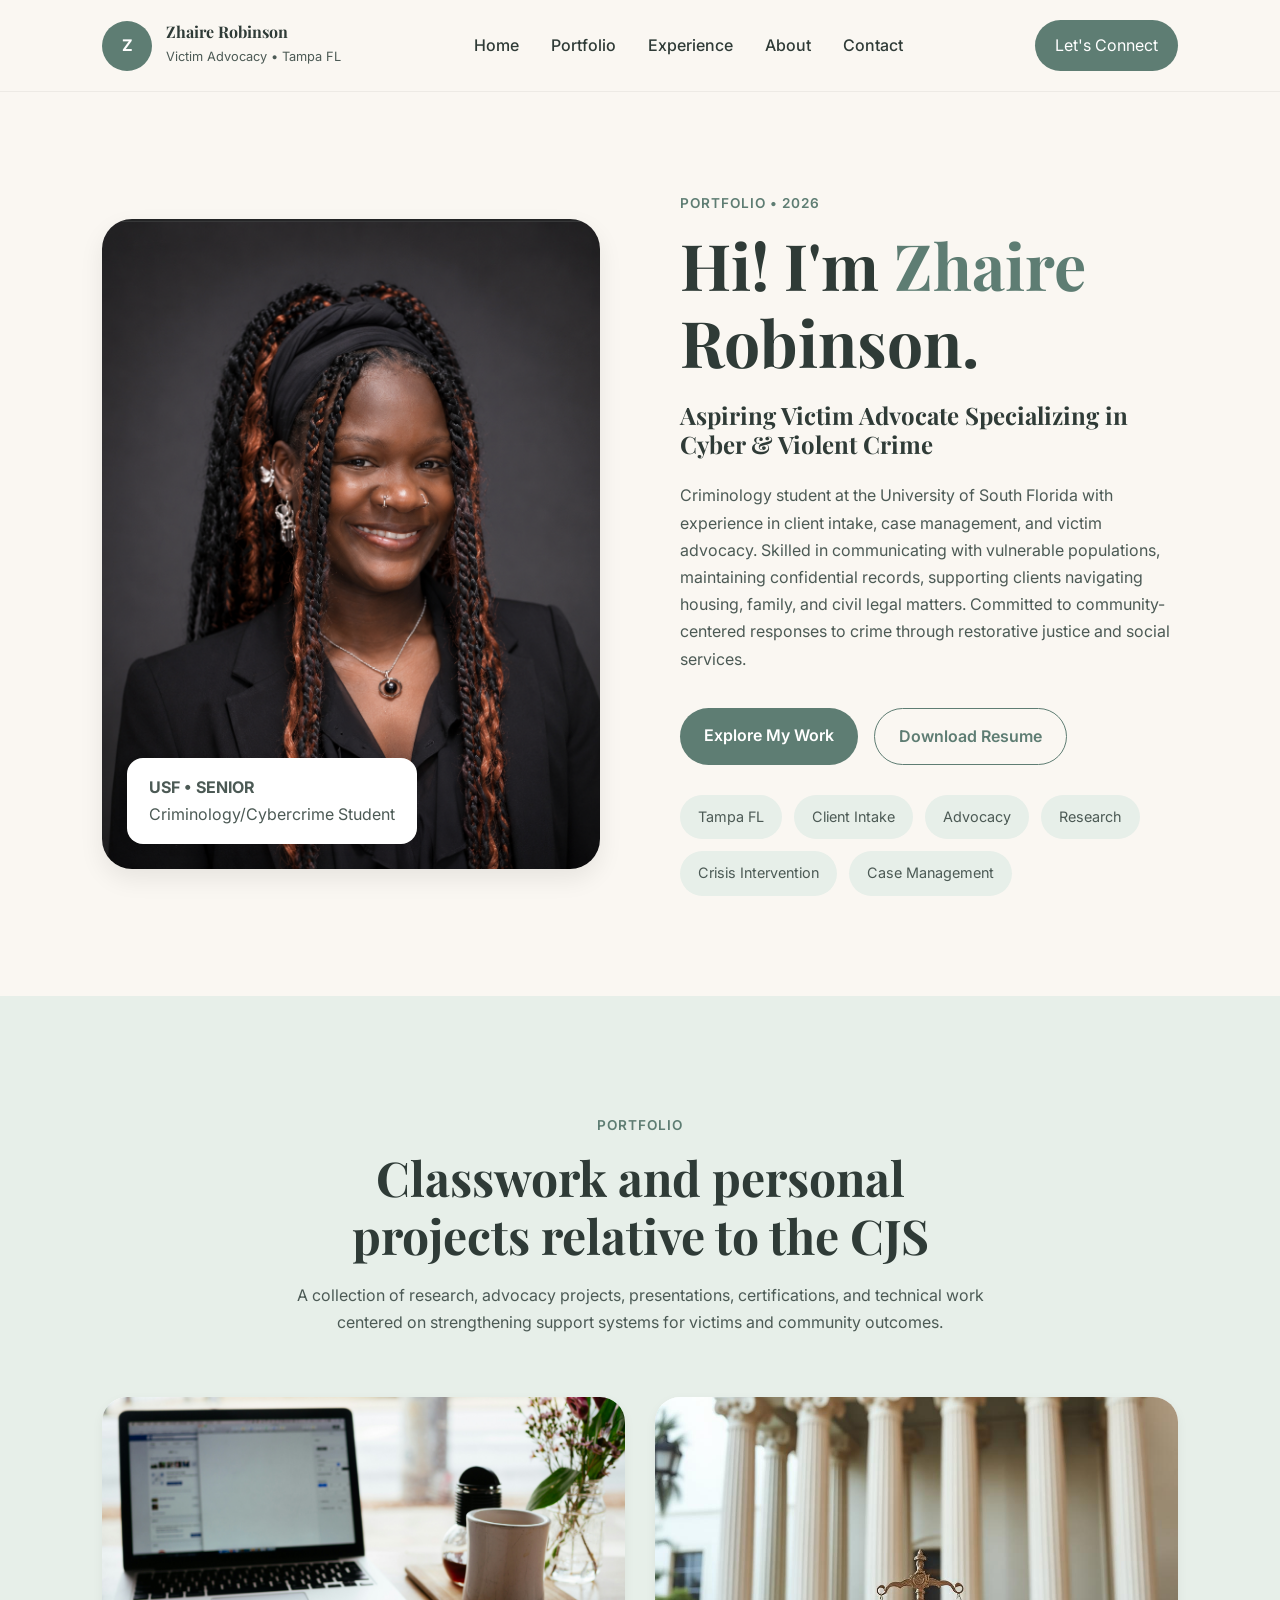
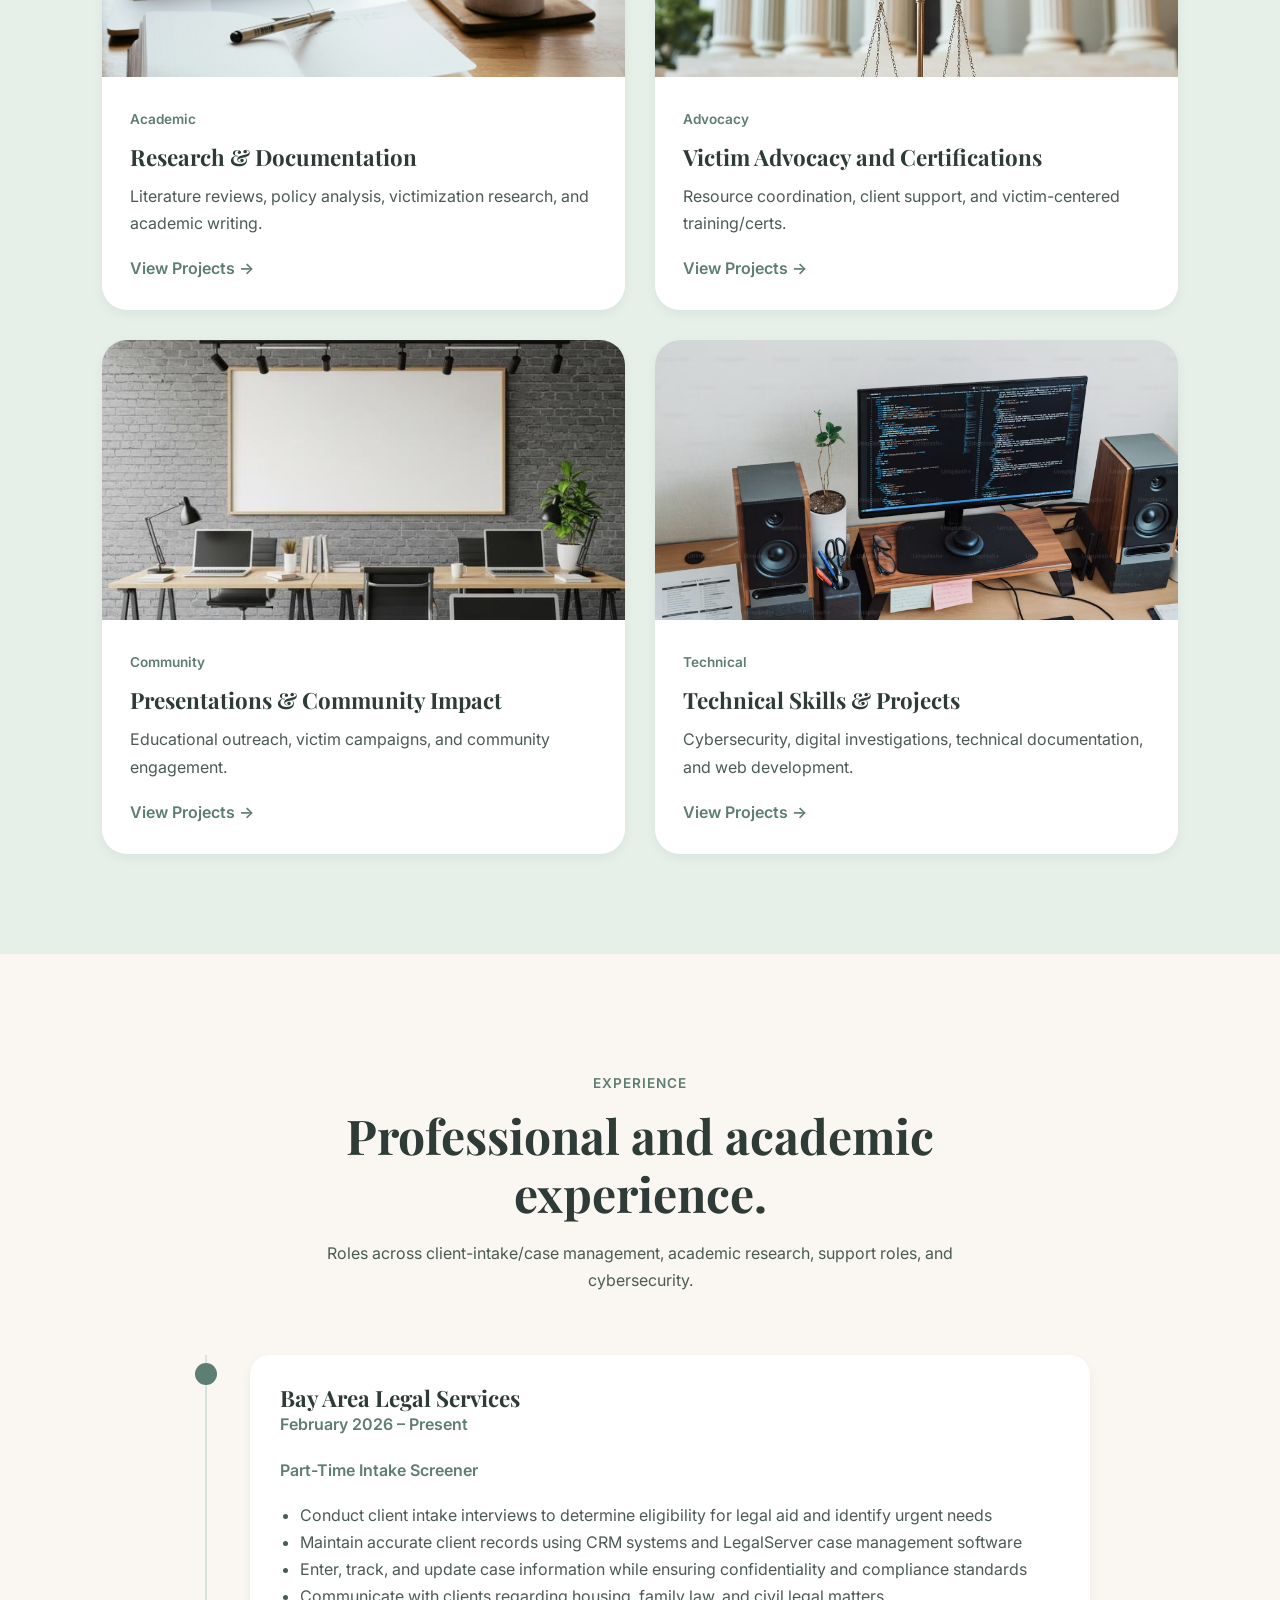
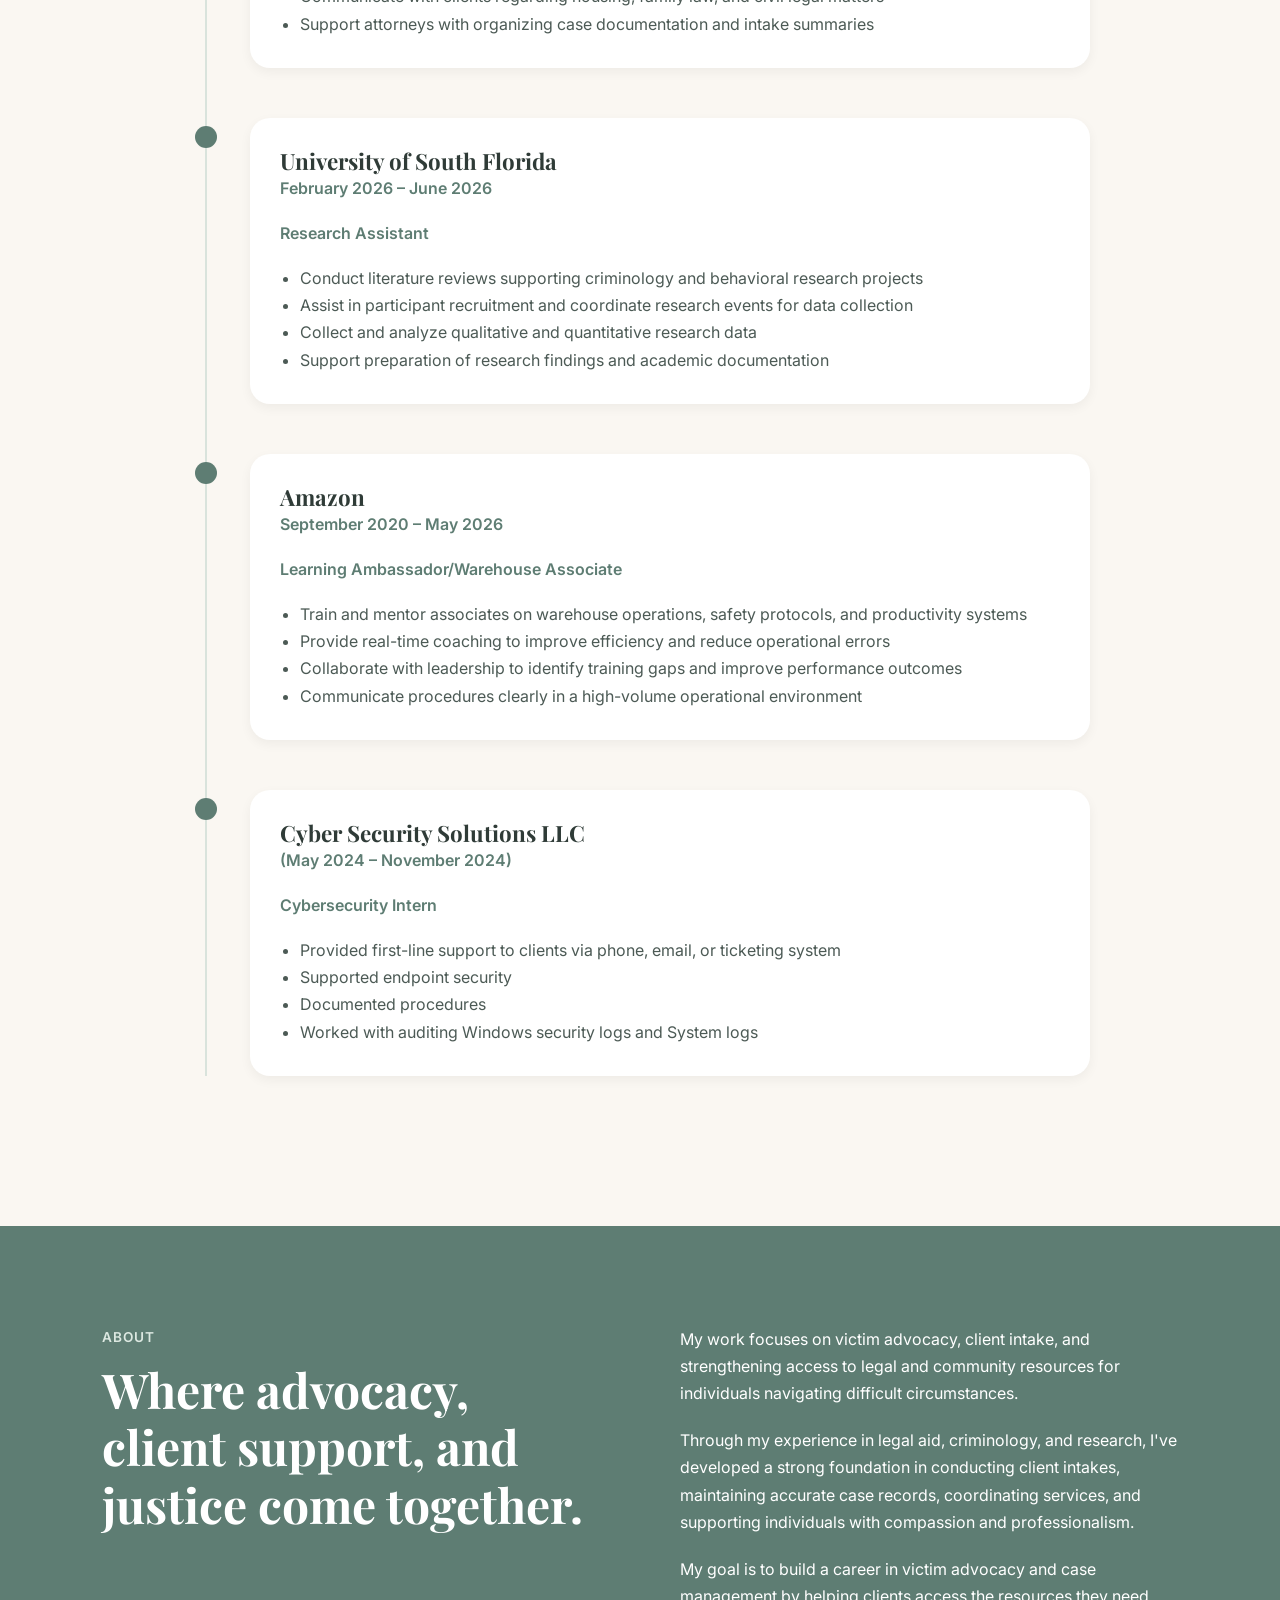
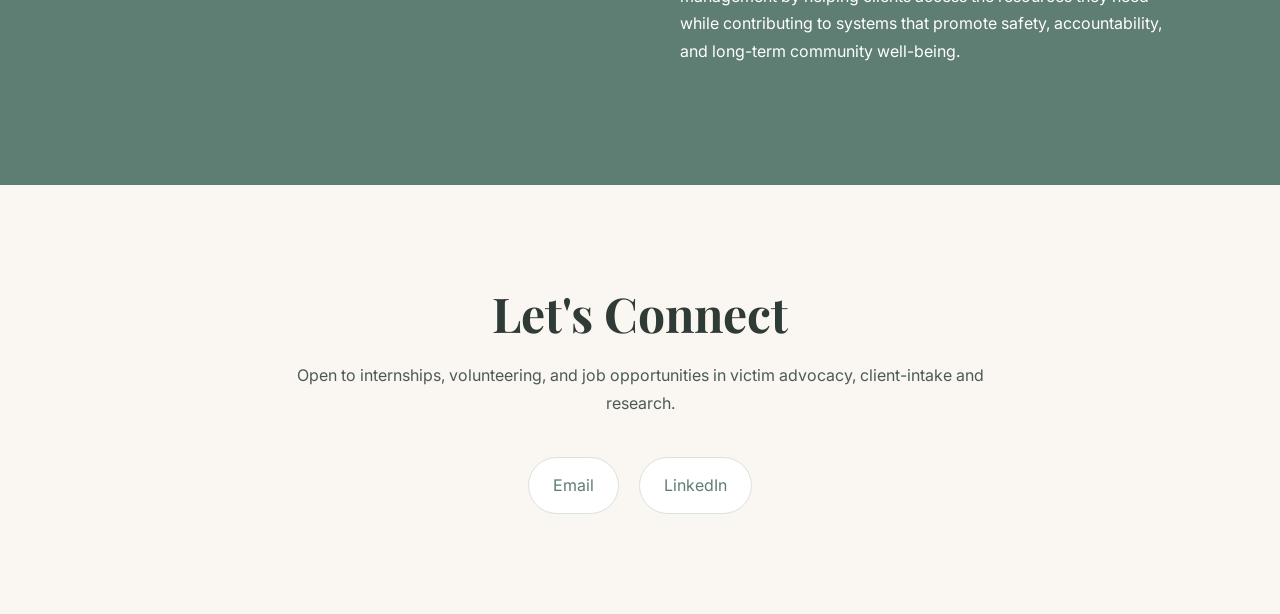
==== commit 3fa50064: "commit" ====
--- a/index.html
+++ b/index.html
@@ -445,10 +445,6 @@
                 LinkedIn
             </a>
 
-            <a href="github.com/zeettabyte">
-                GitHub
-            </a>
-
         </div>
 
     </section>
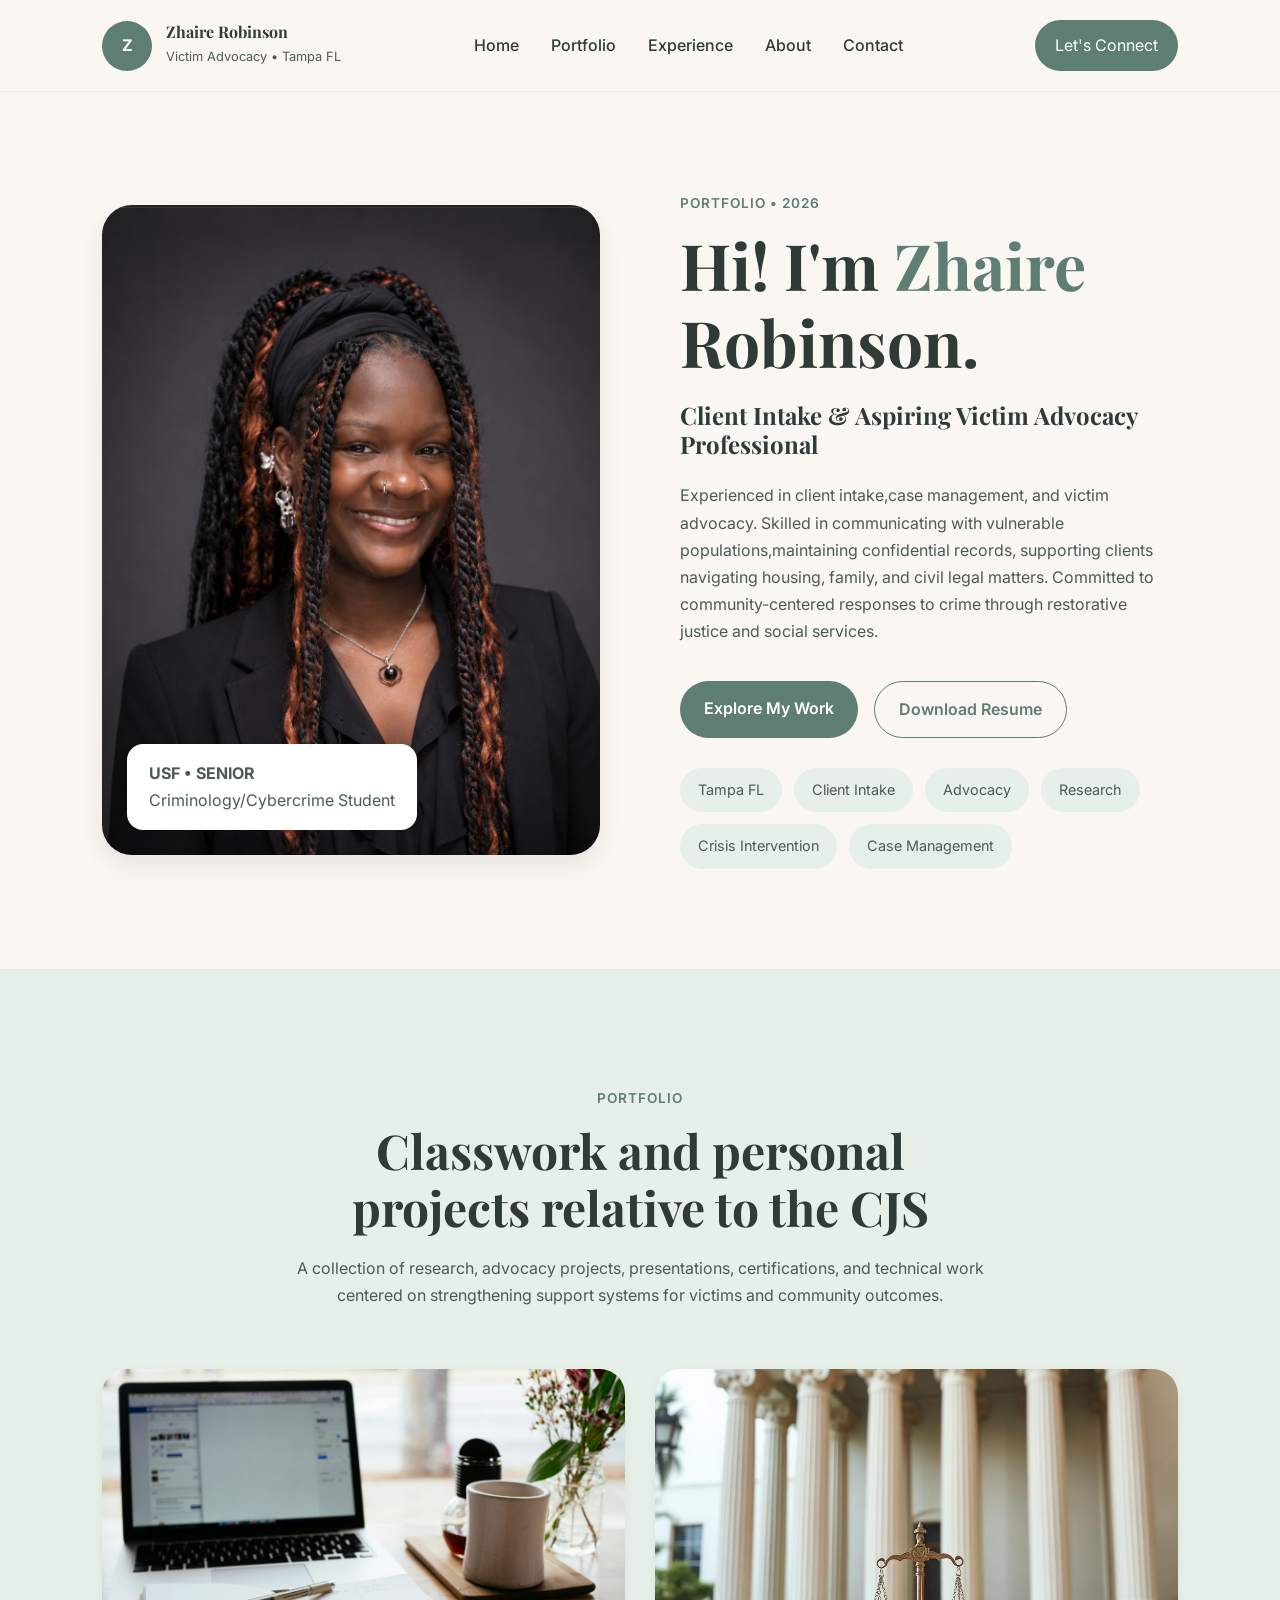
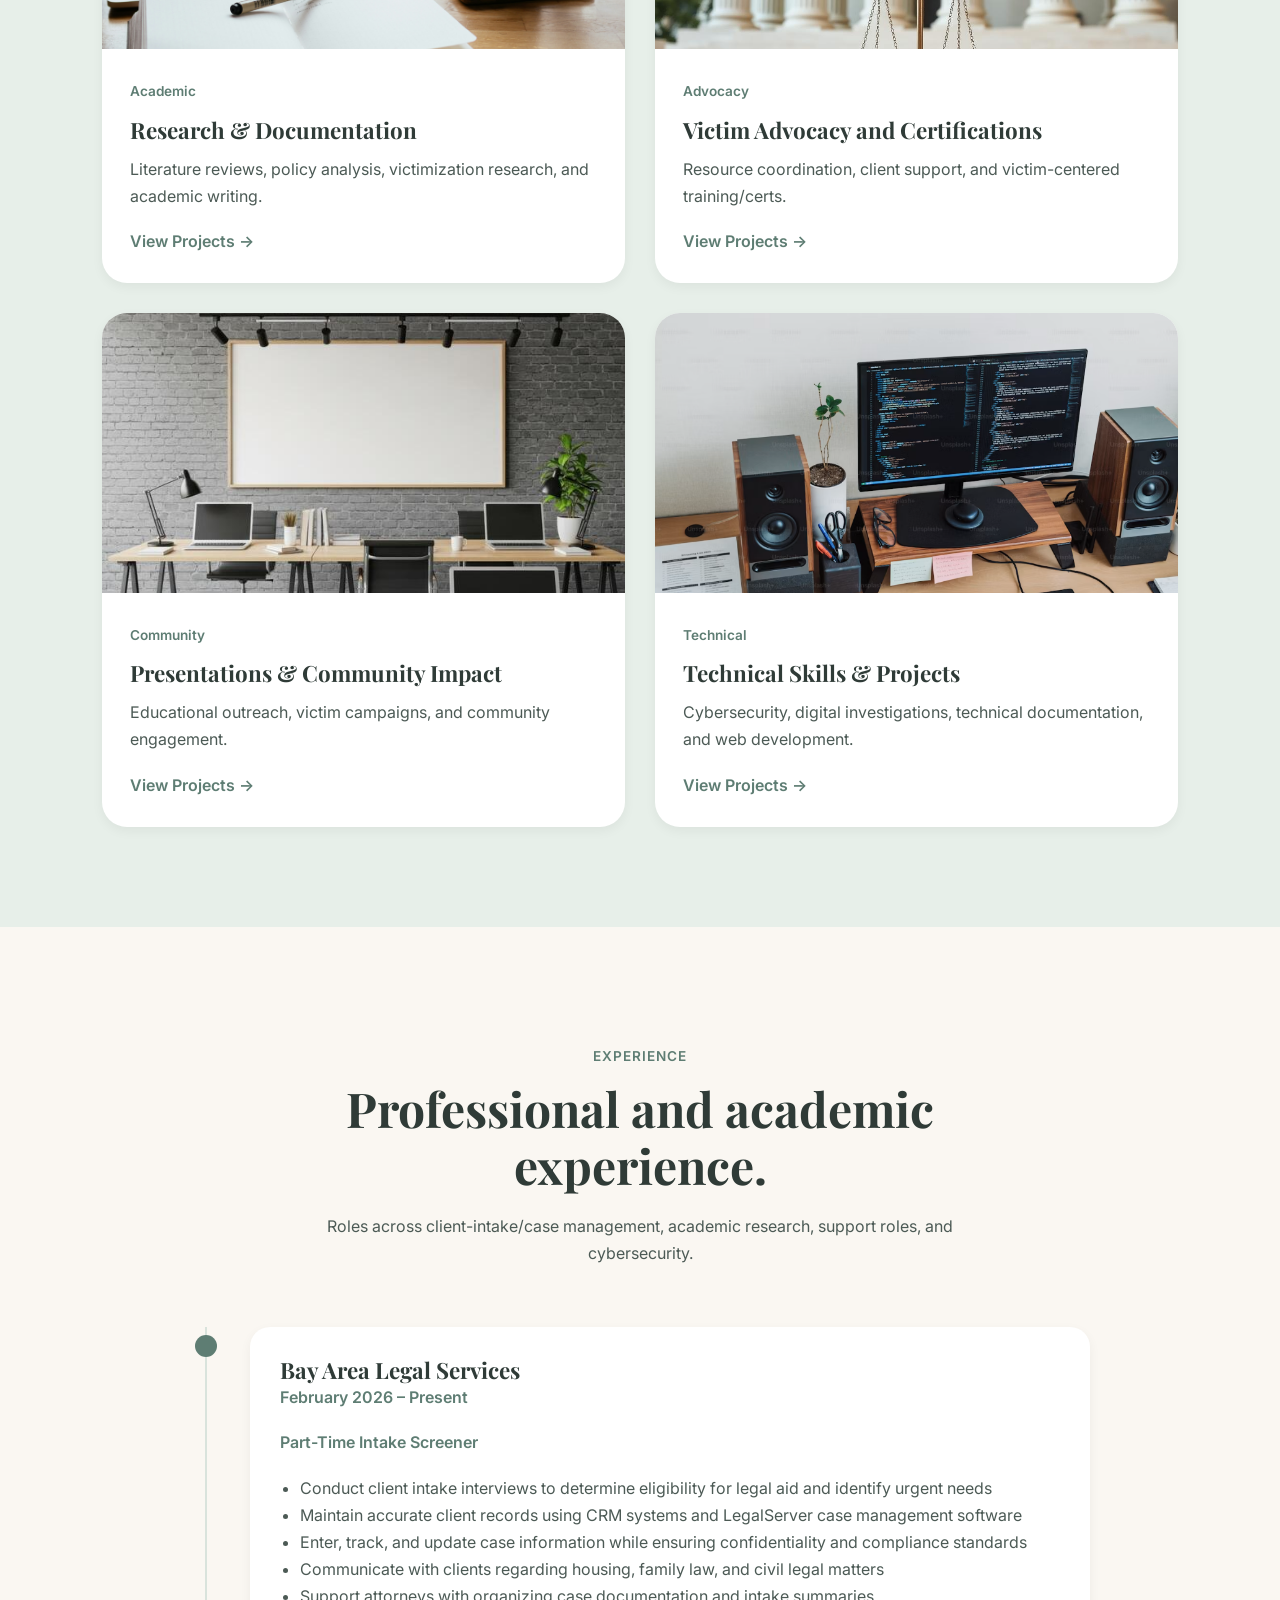
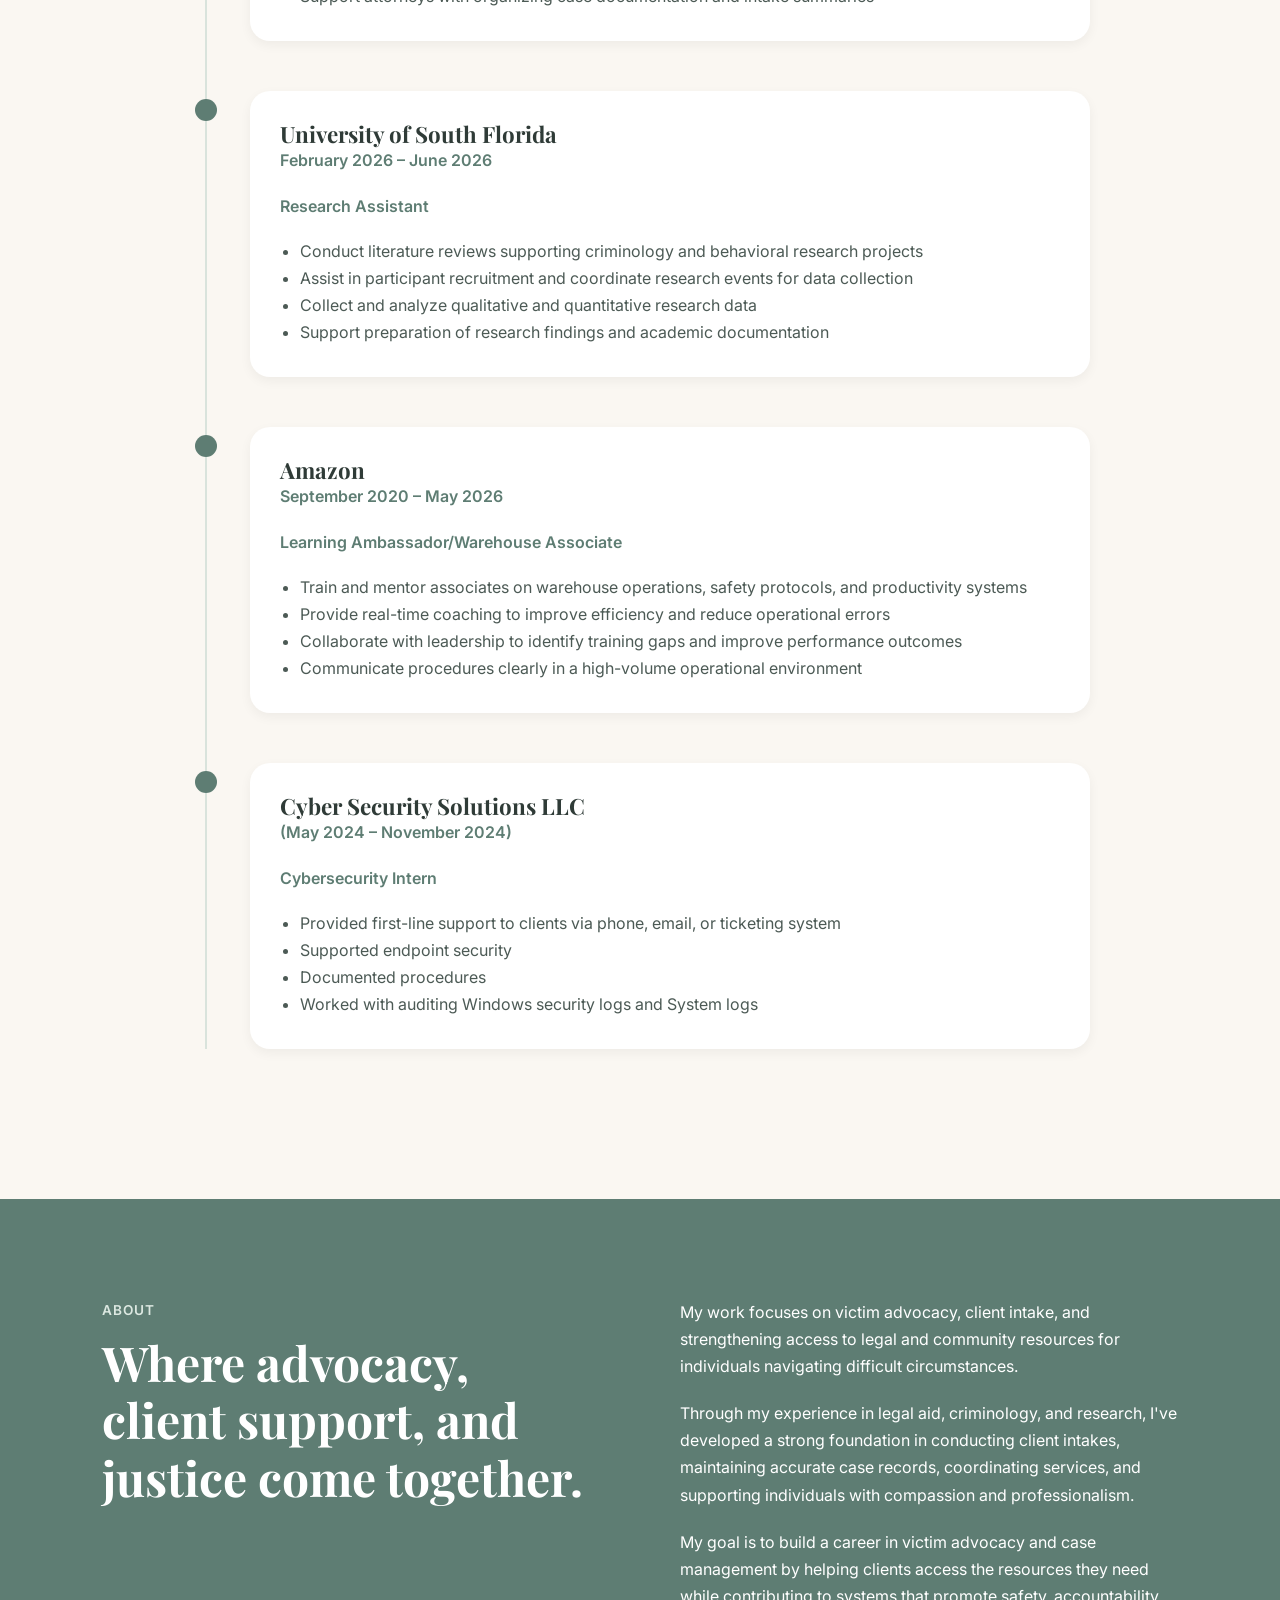
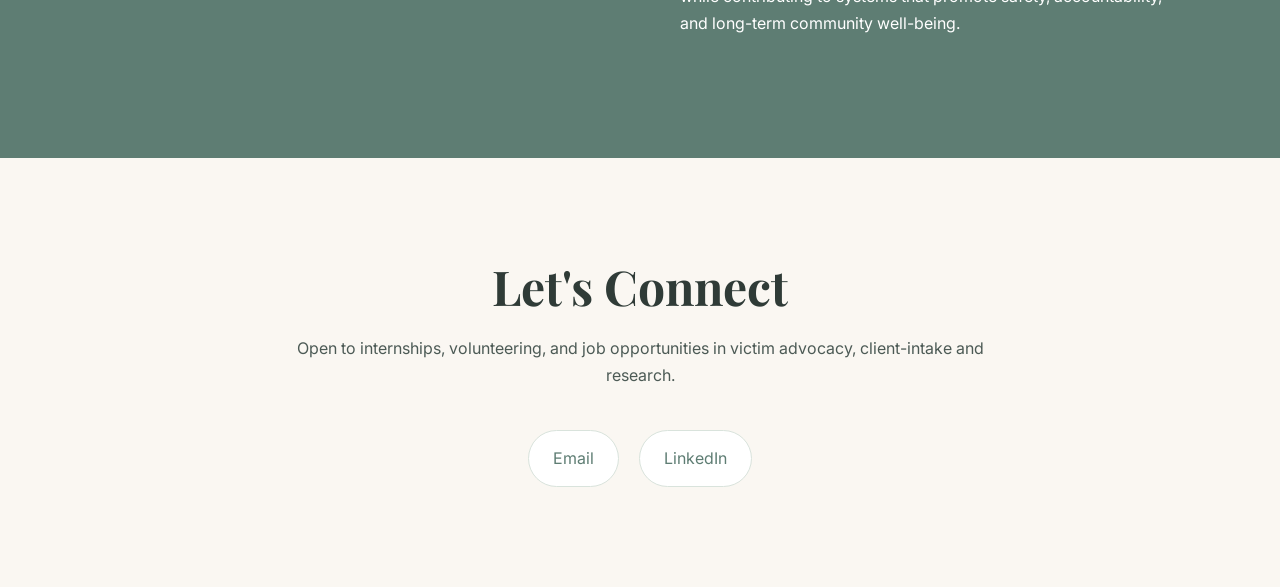
==== commit 398fa2c7: "commit" ====
--- a/index.html
+++ b/index.html
@@ -77,15 +77,15 @@
             </h1>
 
             <h2>
-            Aspiring Victim Advocate Specializing 
-            in Cyber & Violent Crime
+            Client Intake & Aspiring Victim Advocacy Professional
             </h2>
 
             <p class="hero-description">
-                Criminology student at the University of South Florida with experience in client intake, 
-                case management, and victim advocacy. Skilled in communicating with vulnerable populations, 
-                maintaining confidential records, supporting clients navigating housing, family, and civil legal 
-                matters. Committed to community-centered responses to crime through restorative justice and social services.
+                Experienced in client intake,case management, and victim advocacy. 
+                Skilled in communicating with vulnerable populations,maintaining 
+                confidential records, supporting clients navigating housing, family, 
+                and civil legal matters. Committed to community-centered responses 
+                to crime through restorative justice and social services.
             </p>
 
             <div class="hero-buttons">
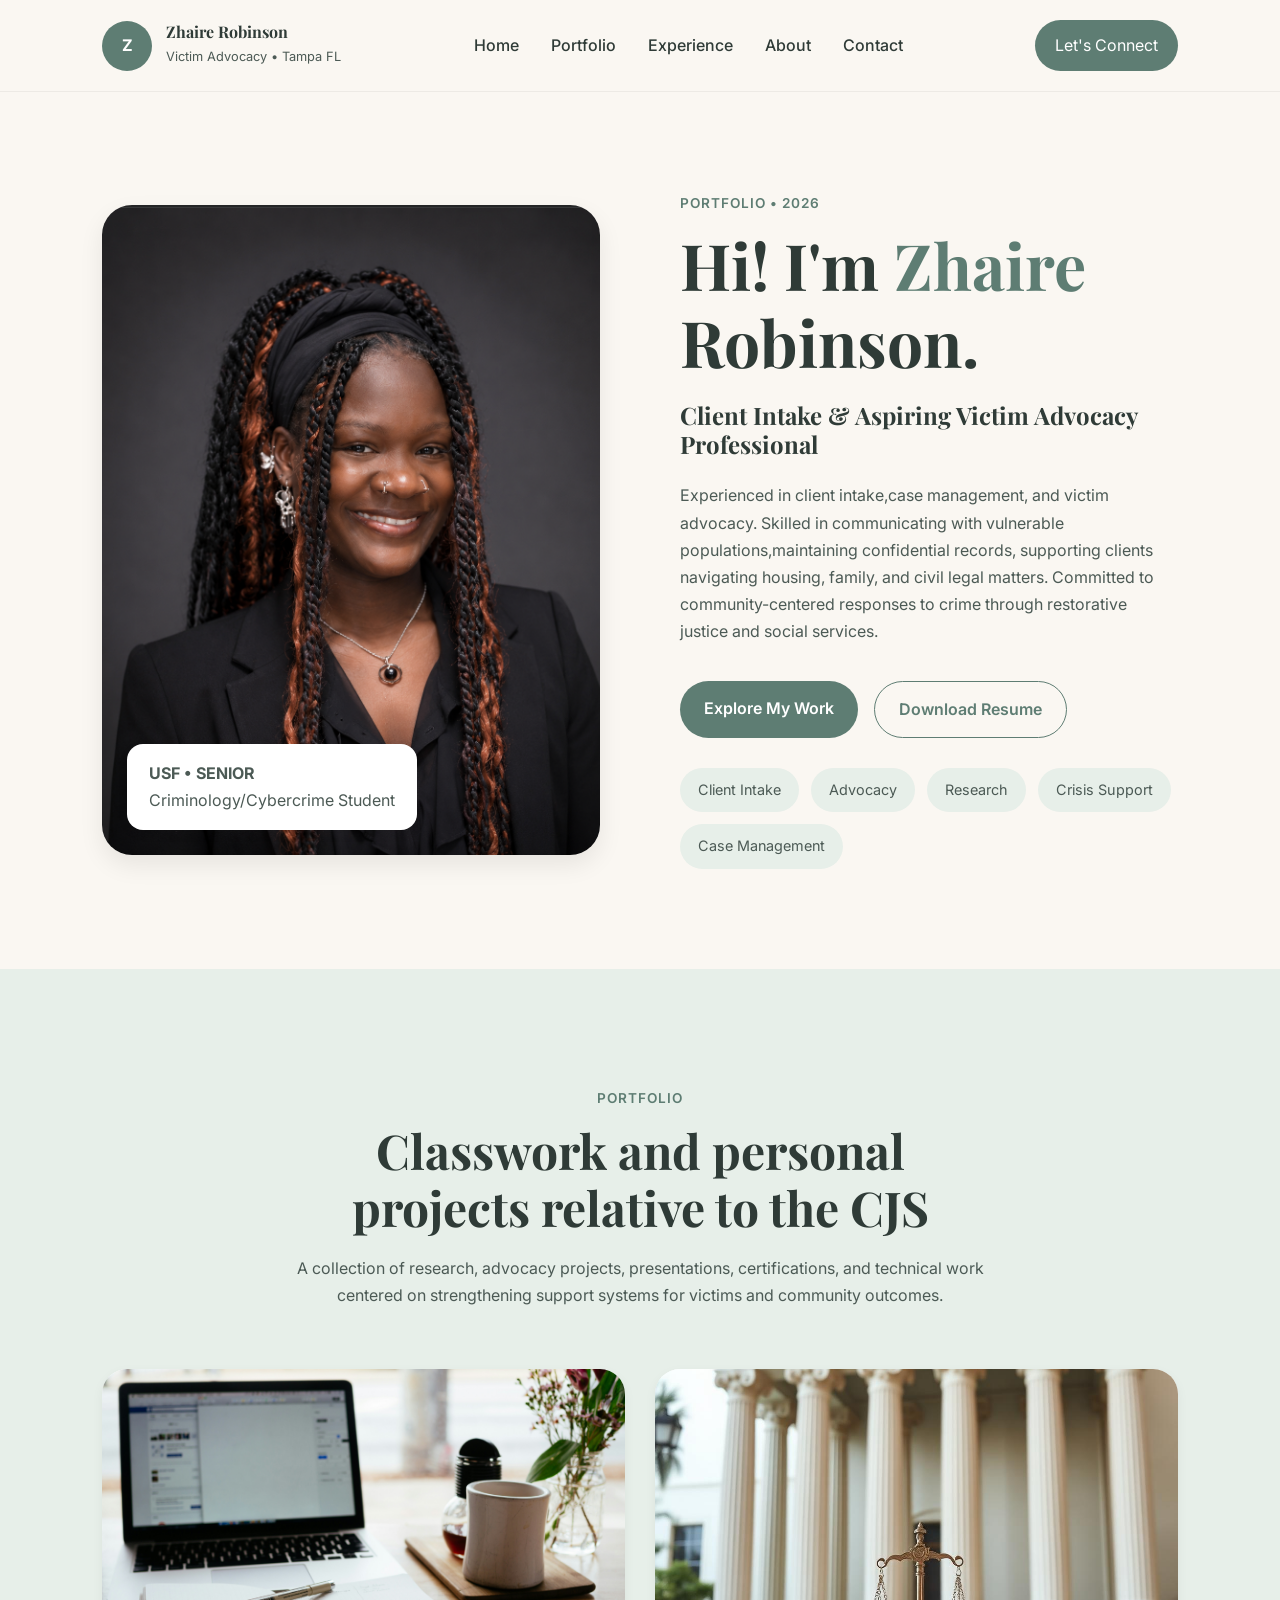
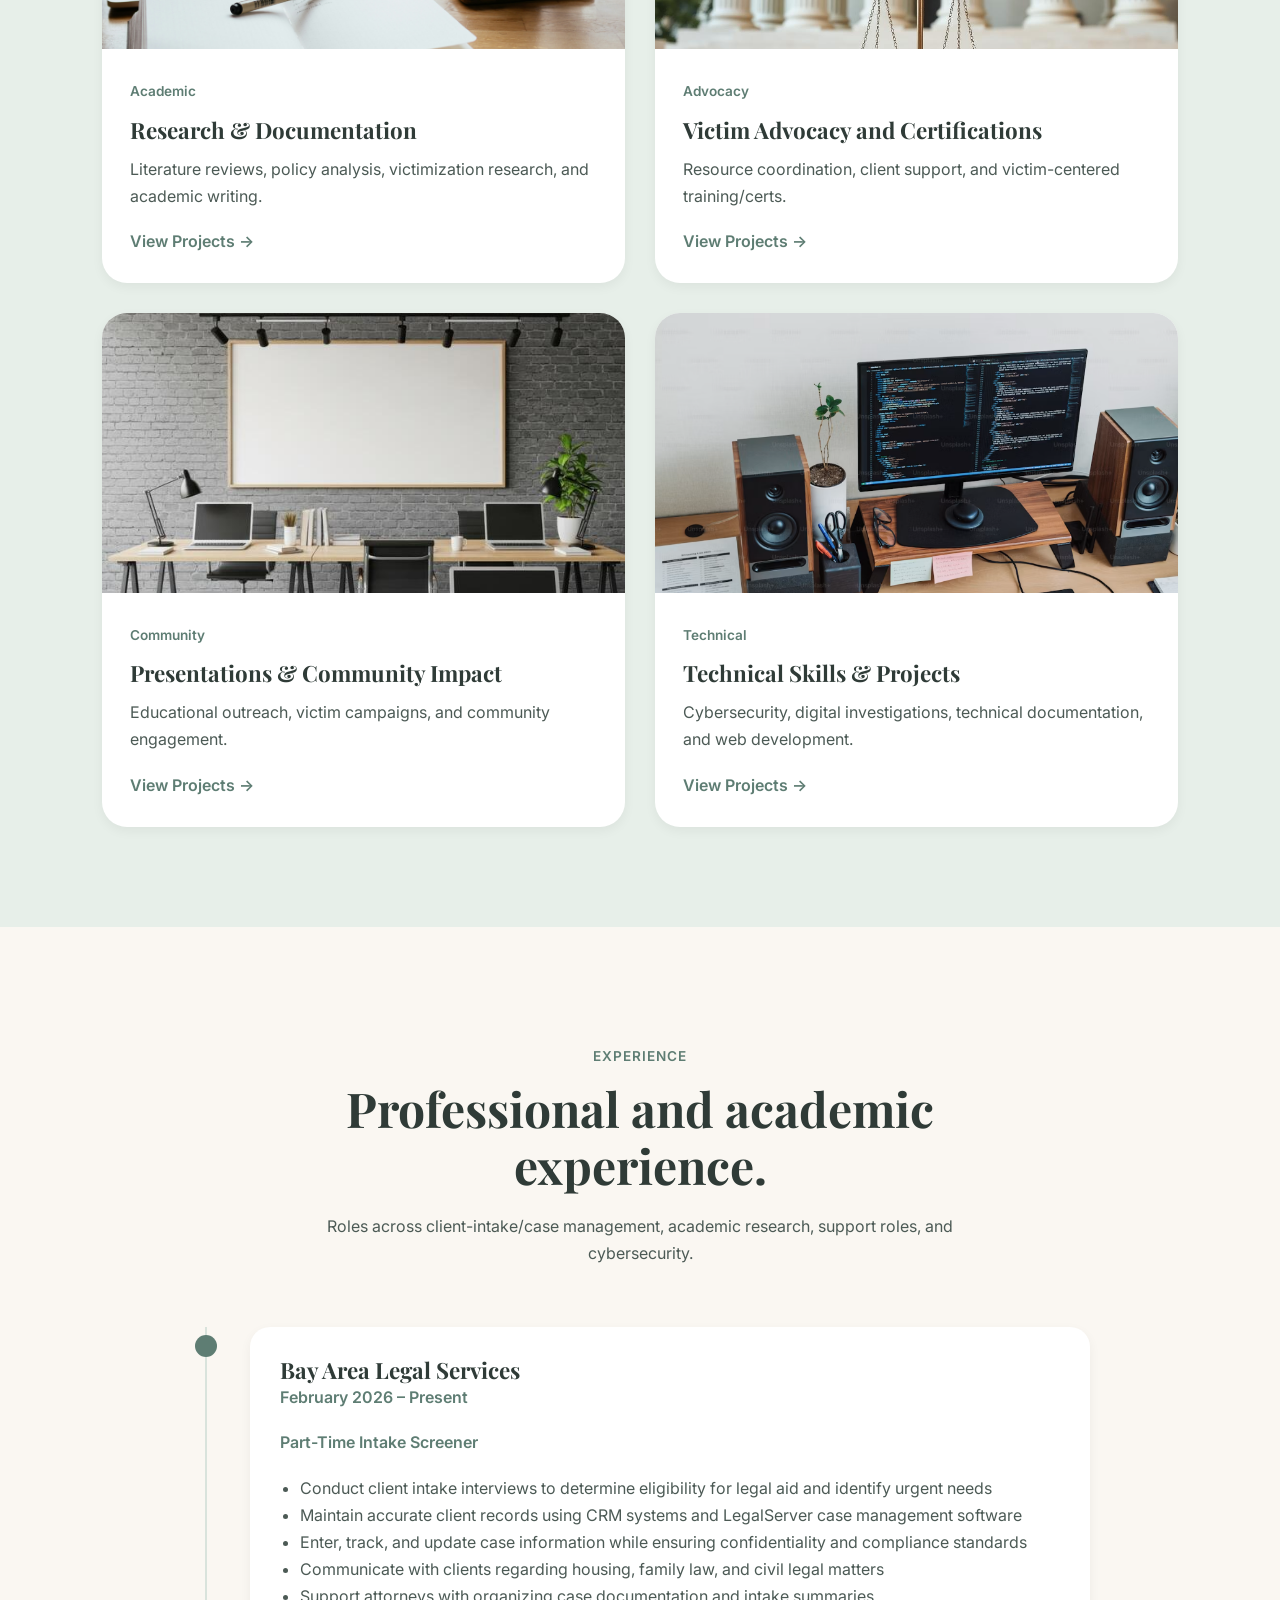
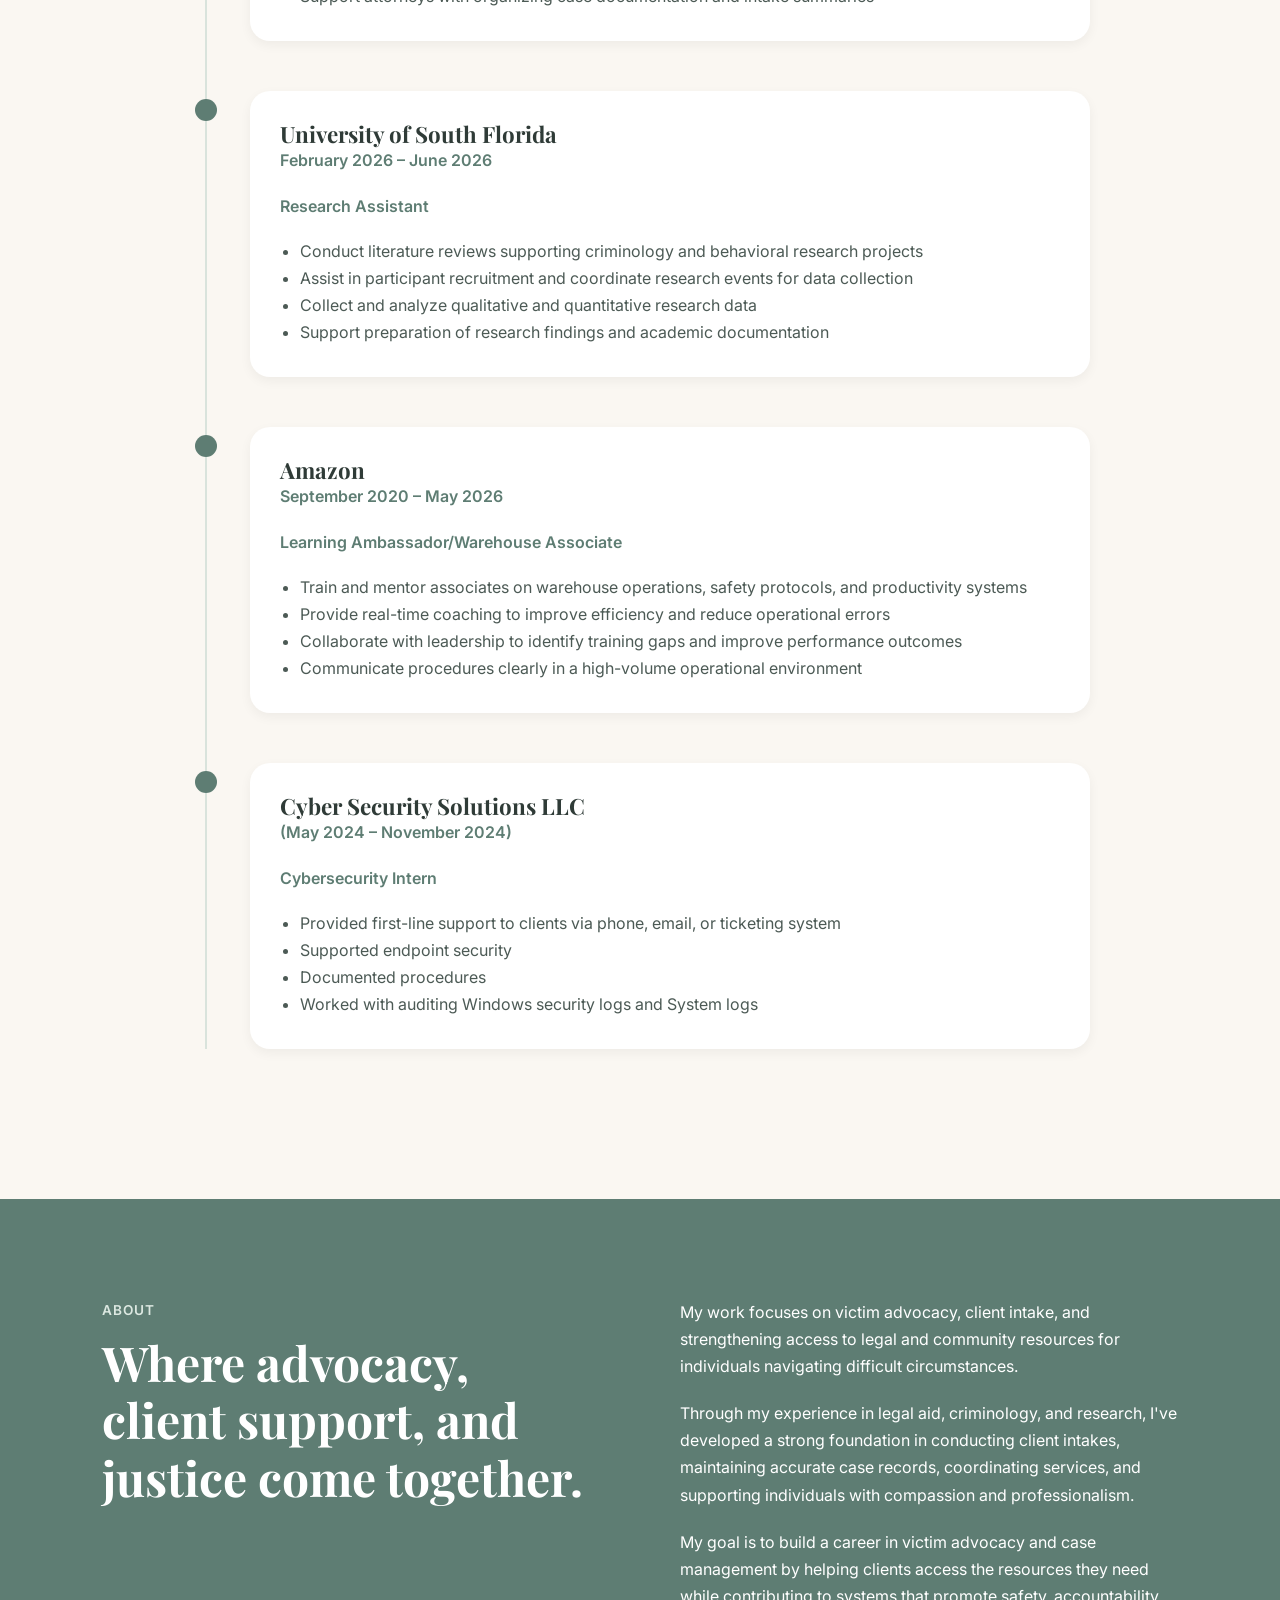
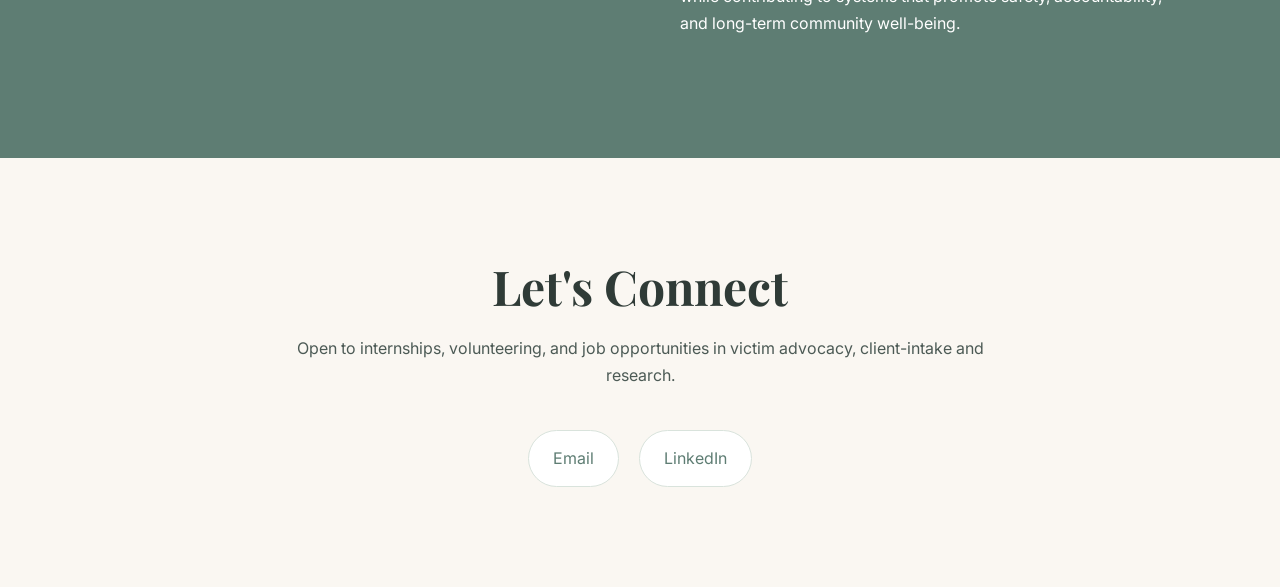
==== commit 41b8f7cb: "commit" ====
--- a/index.html
+++ b/index.html
@@ -105,11 +105,10 @@
             </div>
 
             <div class="hero-tags">
-                <span>Tampa FL</span>
                 <span>Client Intake</span>
                 <span>Advocacy</span>
                 <span>Research</span>
-                <span>Crisis Intervention</span>
+                <span>Crisis Support</span>
                 <span>Case Management</span>
             </div>
 
